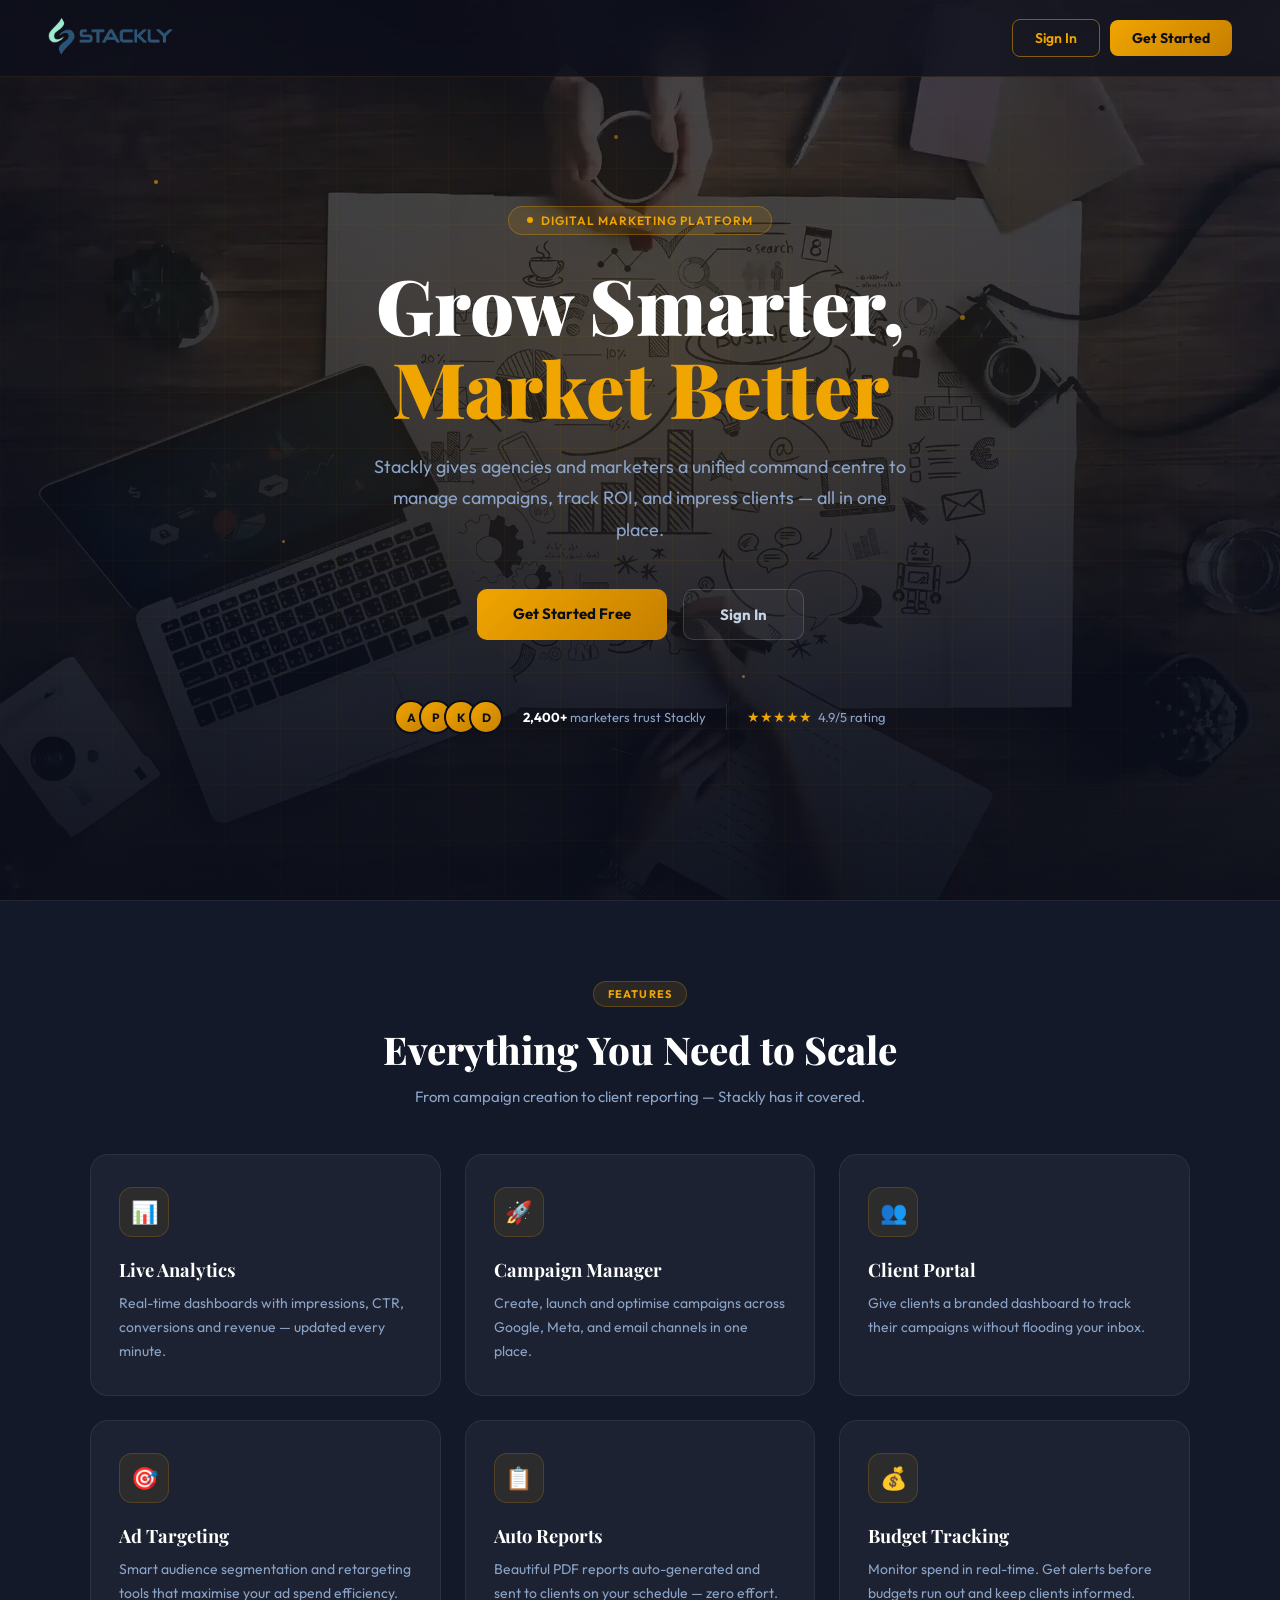
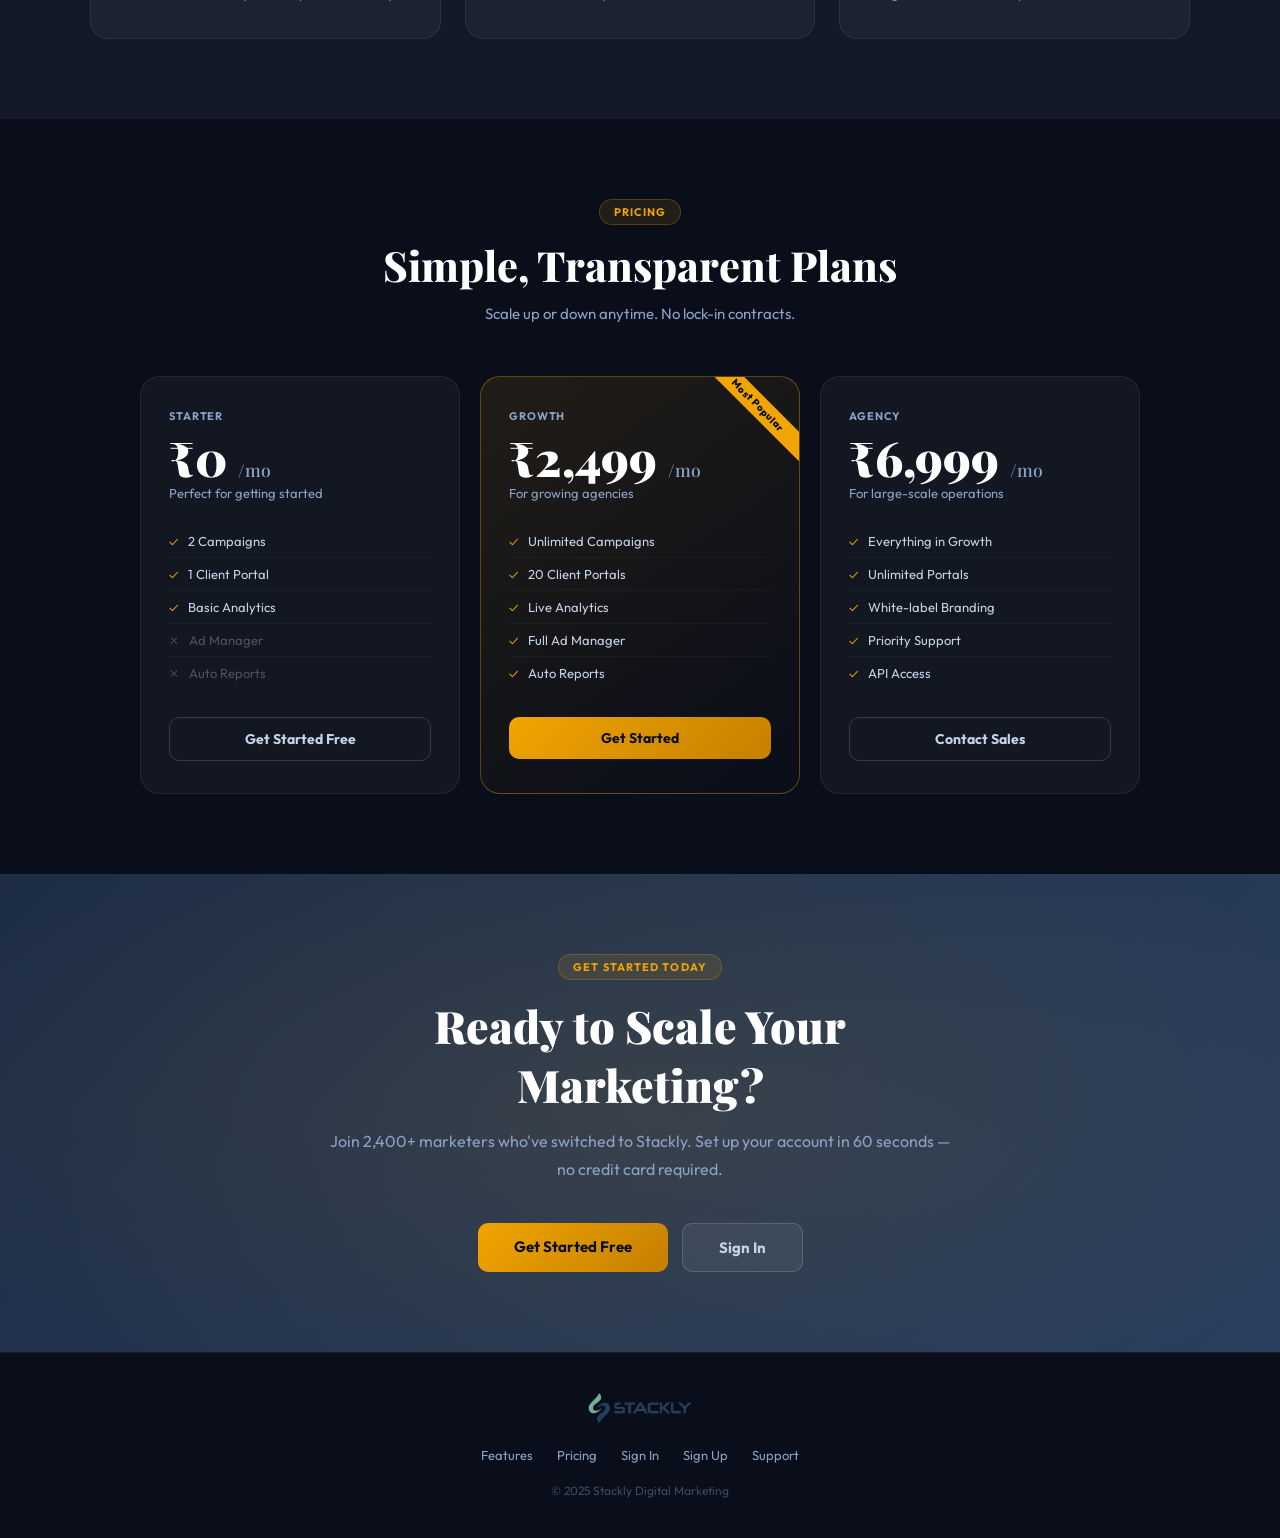
==== index.html @ d2b0141a "Add files via upload" ====
<!DOCTYPE html>
<html lang="en">
<head>
<meta charset="UTF-8"/>
<meta name="viewport" content="width=device-width, initial-scale=1.0"/>
<title>Stackly – Digital Marketing Platform</title>
<link href="https://fonts.googleapis.com/css2?family=Playfair+Display:wght@700;800;900&family=Outfit:wght@300;400;500;600;700&display=swap" rel="stylesheet"/>
<style>
:root{
  --gold:#F0A500;--gold-light:#FFD166;--gold-dark:#C67F00;
  --ink:#0A0E1A;--ink-mid:#131929;--ink-light:#1E2D45;
  --slate:#2A3F5F;--smoke:#8BA3C7;--mist:#C4D4E8;
  --white:#FFFFFF;
  --border:rgba(240,165,0,0.15);--card-bg:rgba(255,255,255,0.04);
  --green:#4ECB71;
}
*{margin:0;padding:0;box-sizing:border-box;}
html{scroll-behavior:smooth;}
body{font-family:'Outfit',sans-serif;background:var(--ink);color:var(--white);overflow-x:hidden;}

/* ── NAV ── */
nav{
  position:fixed;top:0;left:0;right:0;z-index:200;
  display:flex;align-items:center;justify-content:space-between;
  padding:18px 48px;
  background:rgba(10,14,26,0.7);
  backdrop-filter:blur(20px);
  border-bottom:1px solid rgba(240,165,0,0.1);
  transition:all .4s;
}
nav.scrolled{background:rgba(10,14,26,0.97);padding:14px 48px;}
.nav-logo img{height:36px;filter:brightness(1.1);}
.nav-links{display:flex;align-items:center;gap:10px;}
.btn-login{
  padding:9px 22px;border:1.5px solid rgba(240,165,0,0.5);
  color:var(--gold);background:transparent;border-radius:8px;
  font-family:'Outfit',sans-serif;font-size:14px;font-weight:600;
  cursor:pointer;text-decoration:none;transition:all .3s;
}
.btn-login:hover{background:rgba(240,165,0,0.1);border-color:var(--gold);}
.btn-getstarted{
  padding:9px 22px;
  background:linear-gradient(135deg,var(--gold),var(--gold-dark));
  color:var(--ink);border:none;border-radius:8px;
  font-family:'Outfit',sans-serif;font-size:14px;font-weight:700;
  cursor:pointer;text-decoration:none;transition:all .3s;
}
.btn-getstarted:hover{transform:translateY(-2px);box-shadow:0 8px 28px rgba(240,165,0,0.45);}

/* ── HERO ── */
.hero{
  min-height:100vh;display:flex;align-items:center;justify-content:center;
  position:relative;overflow:hidden;padding:120px 24px 80px;
  text-align:center;
}
.hero-bg{
  position:absolute;inset:0;z-index:0;
  background:url('./assets/Hero.webp') center/cover no-repeat;
}
.hero-bg-overlay{
  position:absolute;inset:0;z-index:1;
  background:
    radial-gradient(ellipse 80% 60% at 50% 40%,rgba(240,165,0,0.12) 0%,transparent 65%),
    linear-gradient(180deg,rgba(10,14,26,0.75) 0%,rgba(10,14,26,0.97) 100%);
}
.hero-grid{
  position:absolute;inset:0;z-index:2;
  background-image:linear-gradient(rgba(240,165,0,0.05) 1px,transparent 1px),
                   linear-gradient(90deg,rgba(240,165,0,0.05) 1px,transparent 1px);
  background-size:56px 56px;
  mask-image:radial-gradient(ellipse 80% 80% at 50% 50%,black 0%,transparent 100%);
}
.particle{position:absolute;border-radius:50%;z-index:3;animation:particleDrift linear infinite;pointer-events:none;}
.p1{width:4px;height:4px;background:var(--gold);top:20%;left:12%;opacity:.6;animation-duration:13s;}
.p2{width:3px;height:3px;background:var(--gold-light);top:60%;left:22%;opacity:.4;animation-duration:17s;animation-delay:-5s;}
.p3{width:5px;height:5px;background:var(--gold);top:35%;left:75%;opacity:.5;animation-duration:11s;animation-delay:-2s;}
.p4{width:3px;height:3px;background:var(--gold-light);top:75%;left:58%;opacity:.4;animation-duration:15s;animation-delay:-7s;}
.p5{width:4px;height:4px;background:var(--gold);top:15%;left:48%;opacity:.45;animation-duration:19s;animation-delay:-3s;}
@keyframes particleDrift{0%{transform:translateY(0) rotate(0)}100%{transform:translateY(-100vh) rotate(720deg)}}

.hero-inner{
  position:relative;z-index:4;
  max-width:780px;width:100%;
}
.hero-badge{
  display:inline-flex;align-items:center;gap:8px;
  padding:6px 18px;border-radius:999px;
  background:rgba(240,165,0,0.12);border:1px solid rgba(240,165,0,0.3);
  font-size:12px;font-weight:600;letter-spacing:.08em;color:var(--gold);
  text-transform:uppercase;margin-bottom:28px;
  animation:fadeUp .8s ease both;
}
.badge-dot{width:6px;height:6px;border-radius:50%;background:var(--gold);animation:pulse 2s infinite;}
@keyframes pulse{0%,100%{opacity:1;transform:scale(1)}50%{opacity:.4;transform:scale(1.4)}}
.hero h1{
  font-family:'Playfair Display',serif;
  font-size:clamp(2.6rem,6vw,4.8rem);
  font-weight:900;line-height:1.08;
  margin-bottom:22px;
  animation:fadeUp .8s .1s ease both;
}
.hero h1 em{color:var(--gold);font-style:normal;display:block;}
.hero p{
  font-size:clamp(15px,2vw,18px);color:var(--smoke);line-height:1.75;
  max-width:540px;margin:0 auto 44px;
  animation:fadeUp .8s .2s ease both;
}
.hero-cta{
  display:flex;gap:16px;flex-wrap:wrap;justify-content:center;
  animation:fadeUp .8s .3s ease both;
  margin-bottom:60px;
}
.hero-cta a{
  padding:15px 36px;border-radius:10px;font-weight:700;font-size:15px;
  text-decoration:none;transition:all .3s;font-family:'Outfit',sans-serif;
}
.cta-primary{
  background:linear-gradient(135deg,var(--gold),var(--gold-dark));
  color:var(--ink);position:relative;overflow:hidden;
}
.cta-primary::after{
  content:'';position:absolute;inset:0;
  background:linear-gradient(135deg,transparent,rgba(255,255,255,0.2),transparent);
  transform:translateX(-100%);transition:transform .5s;
}
.cta-primary:hover::after{transform:translateX(100%);}
.cta-primary:hover{transform:translateY(-2px);box-shadow:0 14px 36px rgba(240,165,0,0.45);}
.cta-secondary{
  background:var(--card-bg);color:var(--mist);
  border:1.5px solid rgba(255,255,255,0.15);backdrop-filter:blur(8px);
}
.cta-secondary:hover{border-color:var(--gold);color:var(--gold);}

/* trust bar */
.trust-bar{
  display:flex;align-items:center;gap:20px;justify-content:center;flex-wrap:wrap;
  animation:fadeUp .8s .4s ease both;
}
.trust-bar .avatars{display:flex;}
.trust-bar .av{
  width:34px;height:34px;border-radius:50%;
  border:2px solid var(--ink);
  background:linear-gradient(135deg,var(--gold),var(--gold-dark));
  display:flex;align-items:center;justify-content:center;
  font-size:12px;font-weight:700;color:var(--ink);
  margin-left:-9px;
}
.trust-bar .av:first-child{margin-left:0;}
.trust-text{font-size:13px;color:var(--smoke);}
.trust-text strong{color:var(--white);}
.trust-sep{width:1px;height:26px;background:rgba(255,255,255,.1);}
.rating{display:flex;align-items:center;gap:6px;font-size:13px;color:var(--smoke);}
.stars{color:var(--gold);font-size:14px;}

@keyframes fadeUp{from{opacity:0;transform:translateY(24px)}to{opacity:1;transform:none}}

/* ── FEATURES STRIP ── */
.features-strip{
  background:var(--ink-mid);
  padding:80px 24px;
  border-top:1px solid rgba(255,255,255,0.06);
}
.features-strip-inner{max-width:1100px;margin:0 auto;}
.strip-title{
  text-align:center;
  font-family:'Playfair Display',serif;font-size:clamp(1.6rem,3.5vw,2.4rem);
  font-weight:800;margin-bottom:12px;
}
.strip-sub{text-align:center;color:var(--smoke);font-size:15px;margin-bottom:56px;}
.features-grid{
  display:grid;grid-template-columns:repeat(3,1fr);gap:24px;
}
.feat-card{
  background:var(--card-bg);border:1px solid rgba(255,255,255,0.07);
  border-radius:18px;padding:32px 28px;
  transition:all .35s;cursor:default;position:relative;overflow:hidden;
}
.feat-card::before{
  content:'';position:absolute;inset:0;border-radius:18px;
  background:linear-gradient(135deg,rgba(240,165,0,0.07),transparent 60%);
  opacity:0;transition:.35s;
}
.feat-card:hover{transform:translateY(-6px);border-color:rgba(240,165,0,0.25);}
.feat-card:hover::before{opacity:1;}
.feat-icon{
  width:50px;height:50px;border-radius:13px;
  background:rgba(240,165,0,0.08);border:1px solid rgba(240,165,0,0.18);
  display:flex;align-items:center;justify-content:center;
  font-size:22px;margin-bottom:20px;transition:.3s;
}
.feat-card:hover .feat-icon{background:rgba(240,165,0,0.16);}
.feat-card h3{font-family:'Playfair Display',serif;font-size:1.15rem;font-weight:700;margin-bottom:10px;}
.feat-card p{font-size:14px;color:var(--smoke);line-height:1.7;}

/* ── PRICING ── */
.pricing{
  padding:80px 24px;
  background:var(--ink);
}
.pricing-inner{max-width:1000px;margin:0 auto;}
.section-badge{
  display:inline-block;padding:5px 14px;border-radius:999px;
  background:rgba(240,165,0,0.1);border:1px solid rgba(240,165,0,0.25);
  font-size:11px;font-weight:700;color:var(--gold);letter-spacing:.1em;text-transform:uppercase;
  margin-bottom:16px;
}
.section-title{
  font-family:'Playfair Display',serif;font-size:clamp(1.8rem,3.5vw,2.6rem);
  font-weight:800;line-height:1.15;margin-bottom:12px;
}
.section-sub{color:var(--smoke);font-size:15px;line-height:1.7;max-width:520px;}
.pricing-grid{display:grid;grid-template-columns:repeat(3,1fr);gap:20px;margin-top:50px;}
.price-card{
  background:var(--card-bg);border:1px solid rgba(255,255,255,0.07);
  border-radius:20px;padding:32px 28px;transition:.35s;position:relative;overflow:hidden;
}
.price-card:hover{transform:translateY(-5px);}
.price-card.featured{
  background:linear-gradient(145deg,rgba(240,165,0,0.1),rgba(10,14,26,0.5));
  border-color:rgba(240,165,0,0.35);
}
.price-card.featured::before{
  content:'Most Popular';
  position:absolute;top:18px;right:-28px;
  background:var(--gold);color:var(--ink);
  font-size:10px;font-weight:800;padding:4px 34px;
  transform:rotate(45deg);letter-spacing:.05em;
}
.price-label{font-size:11px;font-weight:700;color:var(--smoke);letter-spacing:.08em;text-transform:uppercase;margin-bottom:10px;}
.price-val{font-family:'Playfair Display',serif;font-size:3rem;font-weight:900;line-height:1;margin-bottom:4px;}
.price-val span{font-size:1.1rem;font-weight:500;color:var(--smoke);}
.price-sub{font-size:13px;color:var(--smoke);margin-bottom:24px;}
.price-list{list-style:none;margin-bottom:28px;}
.price-list li{
  font-size:13px;color:var(--mist);padding:8px 0;
  border-bottom:1px solid rgba(255,255,255,.04);
  display:flex;align-items:center;gap:10px;
}
.price-list li:last-child{border-bottom:none;}
.pli-check{color:var(--gold);font-size:12px;}
.pli-x{color:rgba(255,255,255,.2);font-size:12px;}
.price-list li.dim{color:rgba(255,255,255,.25);}
.price-btn{
  width:100%;padding:12px;border-radius:10px;font-family:'Outfit',sans-serif;
  font-size:14px;font-weight:700;cursor:pointer;transition:.3s;border:none;
  text-decoration:none;display:block;text-align:center;
}
.pbtn-outline{background:transparent;border:1.5px solid rgba(255,255,255,.15);color:var(--mist);}
.pbtn-outline:hover{border-color:var(--gold);color:var(--gold);}
.pbtn-filled{background:linear-gradient(135deg,var(--gold),var(--gold-dark));color:var(--ink);}
.pbtn-filled:hover{box-shadow:0 10px 32px rgba(240,165,0,.4);transform:translateY(-2px);}

/* ── CTA BAND ── */
.cta-band{
  background:linear-gradient(135deg,var(--ink-light),var(--slate));
  padding:80px 24px;text-align:center;position:relative;overflow:hidden;
}
.cta-band::before{
  content:'';position:absolute;inset:0;
  background:radial-gradient(ellipse 60% 70% at 50% 50%,rgba(240,165,0,0.1),transparent);
}
.cta-band-inner{position:relative;z-index:1;max-width:640px;margin:0 auto;}
.cta-band h2{font-family:'Playfair Display',serif;font-size:clamp(2rem,4vw,2.8rem);font-weight:900;margin-bottom:14px;}
.cta-band p{font-size:16px;color:var(--smoke);line-height:1.7;margin-bottom:40px;}
.cta-actions{display:flex;gap:14px;justify-content:center;flex-wrap:wrap;}
.cta-actions a{
  padding:14px 36px;border-radius:10px;font-weight:700;font-size:15px;
  text-decoration:none;transition:all .3s;font-family:'Outfit',sans-serif;
}
.cta-a-primary{
  background:linear-gradient(135deg,var(--gold),var(--gold-dark));
  color:var(--ink);
}
.cta-a-primary:hover{transform:translateY(-2px);box-shadow:0 12px 36px rgba(240,165,0,0.4);}
.cta-a-secondary{
  background:rgba(255,255,255,.06);color:var(--mist);
  border:1.5px solid rgba(255,255,255,0.15);
}
.cta-a-secondary:hover{border-color:var(--gold);color:var(--gold);}

/* ── FOOTER ── */
footer{
  background:var(--ink);border-top:1px solid rgba(255,255,255,0.06);
  padding:40px 24px;text-align:center;
}
.footer-logo img{height:30px;margin-bottom:20px;opacity:.8;}
.footer-links{display:flex;gap:24px;justify-content:center;flex-wrap:wrap;margin-bottom:20px;}
.footer-links a{color:var(--smoke);font-size:13px;text-decoration:none;transition:.2s;}
.footer-links a:hover{color:var(--gold);}
.footer-copy{font-size:12px;color:rgba(139,163,199,.4);}

/* ── REVEAL ── */
.reveal{opacity:0;transform:translateY(22px);transition:opacity .7s ease,transform .7s ease;}
.reveal.visible{opacity:1;transform:none;}

/* ── RESPONSIVE ── */
@media(max-width:900px){
  nav{padding:14px 20px;}
  nav.scrolled{padding:12px 20px;}
  .features-grid{grid-template-columns:1fr 1fr;}
  .pricing-grid{grid-template-columns:1fr;}
}
@media(max-width:600px){
  nav{padding:12px 16px;}
  nav.scrolled{padding:10px 16px;}
  .features-grid{grid-template-columns:1fr;}
  .hero-cta a{padding:13px 24px;font-size:14px;}
  .trust-sep{display:none;}
  .trust-bar{gap:14px;}
}

*{max-width:100vw;}
body,html{overflow-x:hidden;width:100%;position:relative;}
img,video,iframe{max-width:100%;height:auto;}
.container,.hero-inner,.features-grid,.pricing-grid{max-width:100%;}

/* Desktop: Make float cards visible around mockup */
@media(min-width:901px){
  .hero-visual{position:relative;}
  .float-card{
    position:absolute;
    z-index:10;
    box-shadow:0 10px 40px rgba(0,0,0,0.3);
    backdrop-filter:blur(20px);
    background:rgba(255,255,255,0.08);
    border:1px solid rgba(240,165,0,0.2);
  }
  .fc1{top:-20px;left:-60px;animation:floatCard1 6s ease-in-out infinite;}
  .fc2{top:40%;right:-80px;animation:floatCard2 7s ease-in-out infinite;}
  .fc3{bottom:-30px;left:20%;animation:floatCard3 8s ease-in-out infinite;}
  @keyframes floatCard1{0%,100%{transform:translateY(0)}50%{transform:translateY(-15px)}}
  @keyframes floatCard2{0%,100%{transform:translateY(0)}50%{transform:translateY(-20px)}}
  @keyframes floatCard3{0%,100%{transform:translateY(0)}50%{transform:translateY(-12px)}}
}

/* Tablet */
@media(max-width:900px){
  .hero-inner{flex-direction:column;gap:50px;}
  .hero-visual{width:100%;max-width:600px;margin:0 auto;position:relative;}
  .float-card{position:absolute;z-index:10;}
  .fc1{top:0;left:0;}
  .fc2{top:0;right:0;}
  .fc3{bottom:0;left:50%;transform:translateX(-50%);}
}

/* Mobile: Cards in attractive grid below mockup */
@media(max-width:600px){
  *{box-sizing:border-box;}
  body{overflow-x:hidden !important;}
  .hero{padding:80px 0 40px;}
  .hero-inner{padding:0 16px;gap:30px;}
  .hero-left h1{font-size:clamp(1.8rem,7vw,2.2rem);line-height:1.2;}
  .hero-left p{font-size:14px;line-height:1.6;}
  .hero-cta{flex-direction:column;width:100%;gap:12px;}
  .hero-cta a{width:100%;text-align:center;padding:15px 20px;font-size:15px;}
  
  .hero-visual{
    display:flex;
    flex-direction:column;
    align-items:center;
    width:100%;
  }
  .hero-mockup{
    order:-1;
    width:100%;
    margin-bottom:24px;
  }
  .float-card{
    position:relative !important;
    top:auto !important;
    left:auto !important;
    right:auto !important;
    bottom:auto !important;
    transform:none !important;
    margin:0 6px 12px;
    width:calc(33.333% - 12px);
    min-width:100px;
    display:inline-block;
    vertical-align:top;
    padding:12px 8px;
    background:rgba(255,255,255,0.06);
    border:1px solid rgba(240,165,0,0.3);
    border-radius:12px;
    box-shadow:0 4px 20px rgba(0,0,0,0.2);
    animation:none;
  }
  .fc-label{font-size:10px;margin-bottom:4px;opacity:0.7;}
  .fc-val{font-size:18px;font-weight:700;}
  
  .trust-bar{flex-direction:column;gap:14px;text-align:center;}
  .nav-links{gap:6px;}
  .btn-login, .btn-getstarted{padding:10px 14px;font-size:13px;white-space:nowrap;}
  .footer-links{flex-direction:column;align-items:center;gap:16px;}
  .footer-links a{font-size:15px;}
  
  /* Prevent any element from causing overflow */
  section{max-width:100vw;}
}
@media(max-width:380px){
  .float-card{width:calc(50% - 12px);}
  .btn-login, .btn-getstarted{padding:9px 10px;font-size:12px;}
  .nav-logo img{height:26px;}
}

</style>
<base target="_blank">
</head>
<body>


<nav id="mainNav">
  <div class="nav-logo"><a href="index.html"><img src="./assets/logo.webp" alt="Stackly"/></a></div>
  <div class="nav-links">
    <a href="login.html" class="btn-login">Sign In</a>
    <a href="signup.html" class="btn-getstarted">Get Started</a>
  </div>
</nav>


<section class="hero">
  <div class="hero-bg"></div>
  <div class="hero-bg-overlay"></div>
  <div class="hero-grid"></div>
  <div class="particle p1"></div>
  <div class="particle p2"></div>
  <div class="particle p3"></div>
  <div class="particle p4"></div>
  <div class="particle p5"></div>

  <div class="hero-inner">
    <div class="hero-badge">
      <div class="badge-dot"></div>
      Digital Marketing Platform
    </div>
    <h1>
      Grow Smarter,<br/>
      <em>Market Better</em>
    </h1>
    <p>Stackly gives agencies and marketers a unified command centre to manage campaigns, track ROI, and impress clients — all in one place.</p>
    <div class="hero-cta">
      <a href="signup.html" class="cta-primary">Get Started Free</a>
      <a href="login.html" class="cta-secondary">Sign In</a>
    </div>
    <div class="trust-bar">
      <div class="avatars">
        <div class="av">A</div><div class="av">P</div><div class="av">K</div><div class="av">D</div>
      </div>
      <div class="trust-text"><strong>2,400+</strong> marketers trust Stackly</div>
      <div class="trust-sep"></div>
      <div class="rating">
        <span class="stars">★★★★★</span>
        <span>4.9/5 rating</span>
      </div>
    </div>
  </div>
</section>


<section class="features-strip">
  <div class="features-strip-inner">
    <div class="reveal" style="text-align:center;margin-bottom:0;">
      <div class="section-badge">Features</div>
      <div class="strip-title">Everything You Need to Scale</div>
      <div class="strip-sub" style="margin:0 auto;">From campaign creation to client reporting — Stackly has it covered.</div>
    </div>
    <div class="features-grid" style="margin-top:48px;">
      <div class="feat-card reveal">
        <div class="feat-icon">📊</div>
        <h3>Live Analytics</h3>
        <p>Real-time dashboards with impressions, CTR, conversions and revenue — updated every minute.</p>
      </div>
      <div class="feat-card reveal">
        <div class="feat-icon">🚀</div>
        <h3>Campaign Manager</h3>
        <p>Create, launch and optimise campaigns across Google, Meta, and email channels in one place.</p>
      </div>
      <div class="feat-card reveal">
        <div class="feat-icon">👥</div>
        <h3>Client Portal</h3>
        <p>Give clients a branded dashboard to track their campaigns without flooding your inbox.</p>
      </div>
      <div class="feat-card reveal">
        <div class="feat-icon">🎯</div>
        <h3>Ad Targeting</h3>
        <p>Smart audience segmentation and retargeting tools that maximise your ad spend efficiency.</p>
      </div>
      <div class="feat-card reveal">
        <div class="feat-icon">📋</div>
        <h3>Auto Reports</h3>
        <p>Beautiful PDF reports auto-generated and sent to clients on your schedule — zero effort.</p>
      </div>
      <div class="feat-card reveal">
        <div class="feat-icon">💰</div>
        <h3>Budget Tracking</h3>
        <p>Monitor spend in real-time. Get alerts before budgets run out and keep clients informed.</p>
      </div>
    </div>
  </div>
</section>


<section class="pricing">
  <div class="pricing-inner">
    <div class="reveal" style="text-align:center;">
      <div class="section-badge">Pricing</div>
      <div class="section-title">Simple, Transparent Plans</div>
      <div class="section-sub" style="margin:0 auto;text-align:center;">Scale up or down anytime. No lock-in contracts.</div>
    </div>
    <div class="pricing-grid">
      <div class="price-card reveal">
        <div class="price-label">Starter</div>
        <div class="price-val">₹0 <span>/mo</span></div>
        <div class="price-sub">Perfect for getting started</div>
        <ul class="price-list">
          <li><span class="pli-check">✓</span> 2 Campaigns</li>
          <li><span class="pli-check">✓</span> 1 Client Portal</li>
          <li><span class="pli-check">✓</span> Basic Analytics</li>
          <li class="dim"><span class="pli-x">✕</span> Ad Manager</li>
          <li class="dim"><span class="pli-x">✕</span> Auto Reports</li>
        </ul>
        <a href="signup.html" class="price-btn pbtn-outline">Get Started Free</a>
      </div>
      <div class="price-card featured reveal">
        <div class="price-label">Growth</div>
        <div class="price-val">₹2,499 <span>/mo</span></div>
        <div class="price-sub">For growing agencies</div>
        <ul class="price-list">
          <li><span class="pli-check">✓</span> Unlimited Campaigns</li>
          <li><span class="pli-check">✓</span> 20 Client Portals</li>
          <li><span class="pli-check">✓</span> Live Analytics</li>
          <li><span class="pli-check">✓</span> Full Ad Manager</li>
          <li><span class="pli-check">✓</span> Auto Reports</li>
        </ul>
        <a href="signup.html" class="price-btn pbtn-filled">Get Started</a>
      </div>
      <div class="price-card reveal">
        <div class="price-label">Agency</div>
        <div class="price-val">₹6,999 <span>/mo</span></div>
        <div class="price-sub">For large-scale operations</div>
        <ul class="price-list">
          <li><span class="pli-check">✓</span> Everything in Growth</li>
          <li><span class="pli-check">✓</span> Unlimited Portals</li>
          <li><span class="pli-check">✓</span> White-label Branding</li>
          <li><span class="pli-check">✓</span> Priority Support</li>
          <li><span class="pli-check">✓</span> API Access</li>
        </ul>
        <a href="signup.html" class="price-btn pbtn-outline">Contact Sales</a>
      </div>
    </div>
  </div>
</section>


<section class="cta-band">
  <div class="cta-band-inner reveal">
    <div class="section-badge">Get Started Today</div>
    <h2>Ready to Scale Your Marketing?</h2>
    <p>Join 2,400+ marketers who've switched to Stackly. Set up your account in 60 seconds — no credit card required.</p>
    <div class="cta-actions">
      <a href="signup.html" class="cta-a-primary">Get Started Free</a>
      <a href="login.html" class="cta-a-secondary">Sign In</a>
    </div>
  </div>
</section>


<footer>
  <div class="footer-logo"><a href="index.html"><img src="./assets/logo.webp" alt="Stackly"/></a></div>
  <div class="footer-links">
    <a href="404.html">Features</a>
    <a href="404.html">Pricing</a>
    <a href="login.html">Sign In</a>
    <a href="signup.html">Sign Up</a>
    <a href="404.html">Support</a>
  </div>
  <div class="footer-copy">© 2025 Stackly Digital Marketing</div>
</footer>

<script>
window.addEventListener('scroll',()=>{
  document.getElementById('mainNav').classList.toggle('scrolled',window.scrollY>60);
});
const reveals=document.querySelectorAll('.reveal');
const obs=new IntersectionObserver(entries=>{
  entries.forEach(e=>{if(e.isIntersecting){e.target.classList.add('visible');}});
},{threshold:0.1});
reveals.forEach(r=>obs.observe(r));
</script>
</body>
</html>
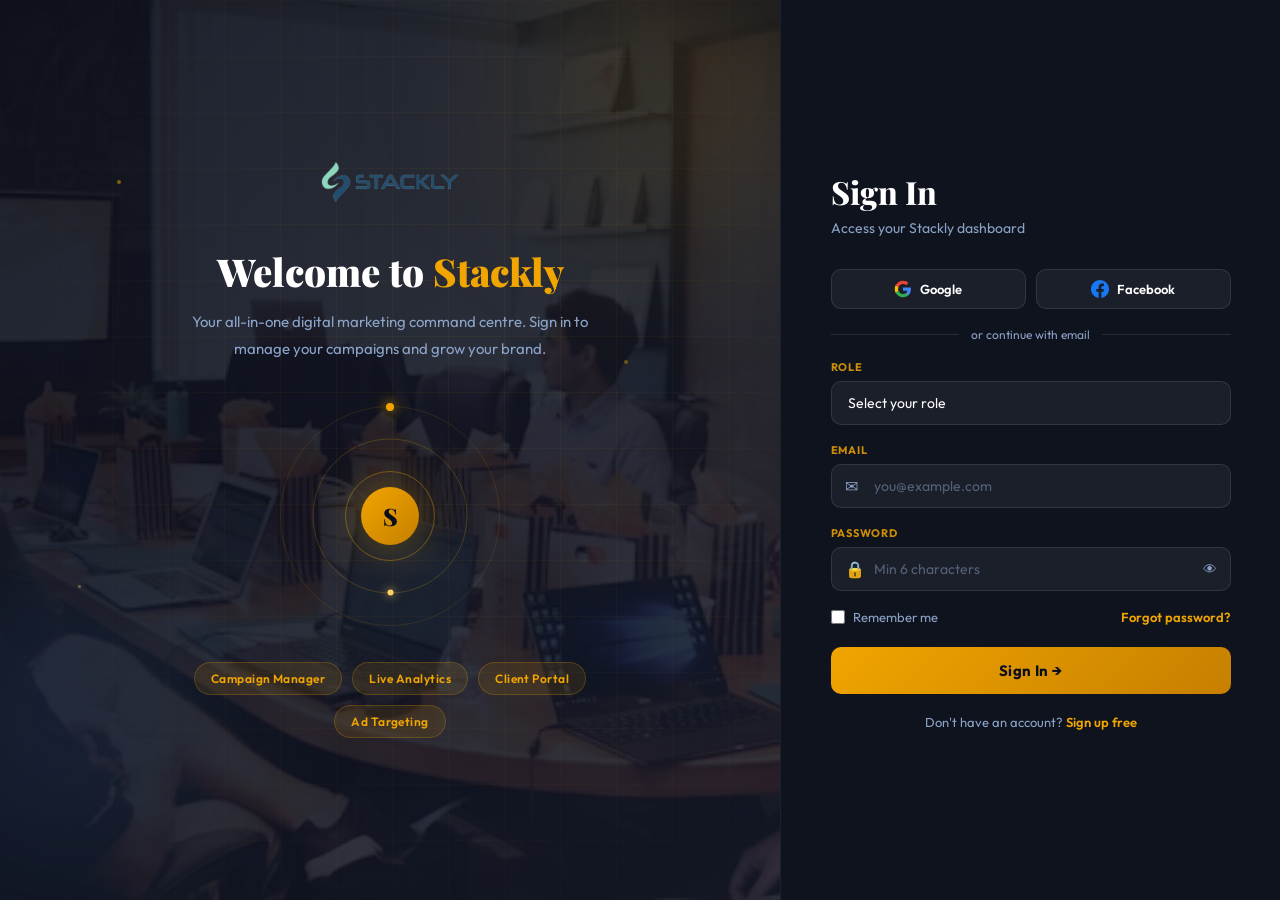
==== commit 954b464a: "Add files via upload" ====
--- a/index.html
+++ b/index.html
@@ -2,589 +2,37 @@
 <html lang="en">
 <head>
 <meta charset="UTF-8"/>
-<meta name="viewport" content="width=device-width, initial-scale=1.0"/>
+<meta name="viewport" content="width=device-width,initial-scale=1.0"/>
 <title>Stackly – Digital Marketing Platform</title>
-<link href="https://fonts.googleapis.com/css2?family=Playfair+Display:wght@700;800;900&family=Outfit:wght@300;400;500;600;700&display=swap" rel="stylesheet"/>
+<meta http-equiv="refresh" content="0;url=login.html"/>
+<link href="https://fonts.googleapis.com/css2?family=Outfit:wght@400;600&display=swap" rel="stylesheet"/>
 <style>
-:root{
-  --gold:#F0A500;--gold-light:#FFD166;--gold-dark:#C67F00;
-  --ink:#0A0E1A;--ink-mid:#131929;--ink-light:#1E2D45;
-  --slate:#2A3F5F;--smoke:#8BA3C7;--mist:#C4D4E8;
-  --white:#FFFFFF;
-  --border:rgba(240,165,0,0.15);--card-bg:rgba(255,255,255,0.04);
-  --green:#4ECB71;
-}
-*{margin:0;padding:0;box-sizing:border-box;}
-html{scroll-behavior:smooth;}
-body{font-family:'Outfit',sans-serif;background:var(--ink);color:var(--white);overflow-x:hidden;}
-
-/* ── NAV ── */
-nav{
-  position:fixed;top:0;left:0;right:0;z-index:200;
-  display:flex;align-items:center;justify-content:space-between;
-  padding:18px 48px;
-  background:rgba(10,14,26,0.7);
-  backdrop-filter:blur(20px);
-  border-bottom:1px solid rgba(240,165,0,0.1);
-  transition:all .4s;
-}
-nav.scrolled{background:rgba(10,14,26,0.97);padding:14px 48px;}
-.nav-logo img{height:36px;filter:brightness(1.1);}
-.nav-links{display:flex;align-items:center;gap:10px;}
-.btn-login{
-  padding:9px 22px;border:1.5px solid rgba(240,165,0,0.5);
-  color:var(--gold);background:transparent;border-radius:8px;
-  font-family:'Outfit',sans-serif;font-size:14px;font-weight:600;
-  cursor:pointer;text-decoration:none;transition:all .3s;
-}
-.btn-login:hover{background:rgba(240,165,0,0.1);border-color:var(--gold);}
-.btn-getstarted{
-  padding:9px 22px;
-  background:linear-gradient(135deg,var(--gold),var(--gold-dark));
-  color:var(--ink);border:none;border-radius:8px;
-  font-family:'Outfit',sans-serif;font-size:14px;font-weight:700;
-  cursor:pointer;text-decoration:none;transition:all .3s;
-}
-.btn-getstarted:hover{transform:translateY(-2px);box-shadow:0 8px 28px rgba(240,165,0,0.45);}
-
-/* ── HERO ── */
-.hero{
-  min-height:100vh;display:flex;align-items:center;justify-content:center;
-  position:relative;overflow:hidden;padding:120px 24px 80px;
-  text-align:center;
-}
-.hero-bg{
-  position:absolute;inset:0;z-index:0;
-  background:url('./assets/Hero.webp') center/cover no-repeat;
-}
-.hero-bg-overlay{
-  position:absolute;inset:0;z-index:1;
-  background:
-    radial-gradient(ellipse 80% 60% at 50% 40%,rgba(240,165,0,0.12) 0%,transparent 65%),
-    linear-gradient(180deg,rgba(10,14,26,0.75) 0%,rgba(10,14,26,0.97) 100%);
-}
-.hero-grid{
-  position:absolute;inset:0;z-index:2;
-  background-image:linear-gradient(rgba(240,165,0,0.05) 1px,transparent 1px),
-                   linear-gradient(90deg,rgba(240,165,0,0.05) 1px,transparent 1px);
-  background-size:56px 56px;
-  mask-image:radial-gradient(ellipse 80% 80% at 50% 50%,black 0%,transparent 100%);
-}
-.particle{position:absolute;border-radius:50%;z-index:3;animation:particleDrift linear infinite;pointer-events:none;}
-.p1{width:4px;height:4px;background:var(--gold);top:20%;left:12%;opacity:.6;animation-duration:13s;}
-.p2{width:3px;height:3px;background:var(--gold-light);top:60%;left:22%;opacity:.4;animation-duration:17s;animation-delay:-5s;}
-.p3{width:5px;height:5px;background:var(--gold);top:35%;left:75%;opacity:.5;animation-duration:11s;animation-delay:-2s;}
-.p4{width:3px;height:3px;background:var(--gold-light);top:75%;left:58%;opacity:.4;animation-duration:15s;animation-delay:-7s;}
-.p5{width:4px;height:4px;background:var(--gold);top:15%;left:48%;opacity:.45;animation-duration:19s;animation-delay:-3s;}
-@keyframes particleDrift{0%{transform:translateY(0) rotate(0)}100%{transform:translateY(-100vh) rotate(720deg)}}
-
-.hero-inner{
-  position:relative;z-index:4;
-  max-width:780px;width:100%;
-}
-.hero-badge{
-  display:inline-flex;align-items:center;gap:8px;
-  padding:6px 18px;border-radius:999px;
-  background:rgba(240,165,0,0.12);border:1px solid rgba(240,165,0,0.3);
-  font-size:12px;font-weight:600;letter-spacing:.08em;color:var(--gold);
-  text-transform:uppercase;margin-bottom:28px;
-  animation:fadeUp .8s ease both;
-}
-.badge-dot{width:6px;height:6px;border-radius:50%;background:var(--gold);animation:pulse 2s infinite;}
-@keyframes pulse{0%,100%{opacity:1;transform:scale(1)}50%{opacity:.4;transform:scale(1.4)}}
-.hero h1{
-  font-family:'Playfair Display',serif;
-  font-size:clamp(2.6rem,6vw,4.8rem);
-  font-weight:900;line-height:1.08;
-  margin-bottom:22px;
-  animation:fadeUp .8s .1s ease both;
-}
-.hero h1 em{color:var(--gold);font-style:normal;display:block;}
-.hero p{
-  font-size:clamp(15px,2vw,18px);color:var(--smoke);line-height:1.75;
-  max-width:540px;margin:0 auto 44px;
-  animation:fadeUp .8s .2s ease both;
-}
-.hero-cta{
-  display:flex;gap:16px;flex-wrap:wrap;justify-content:center;
-  animation:fadeUp .8s .3s ease both;
-  margin-bottom:60px;
-}
-.hero-cta a{
-  padding:15px 36px;border-radius:10px;font-weight:700;font-size:15px;
-  text-decoration:none;transition:all .3s;font-family:'Outfit',sans-serif;
-}
-.cta-primary{
-  background:linear-gradient(135deg,var(--gold),var(--gold-dark));
-  color:var(--ink);position:relative;overflow:hidden;
-}
-.cta-primary::after{
-  content:'';position:absolute;inset:0;
-  background:linear-gradient(135deg,transparent,rgba(255,255,255,0.2),transparent);
-  transform:translateX(-100%);transition:transform .5s;
-}
-.cta-primary:hover::after{transform:translateX(100%);}
-.cta-primary:hover{transform:translateY(-2px);box-shadow:0 14px 36px rgba(240,165,0,0.45);}
-.cta-secondary{
-  background:var(--card-bg);color:var(--mist);
-  border:1.5px solid rgba(255,255,255,0.15);backdrop-filter:blur(8px);
-}
-.cta-secondary:hover{border-color:var(--gold);color:var(--gold);}
-
-/* trust bar */
-.trust-bar{
-  display:flex;align-items:center;gap:20px;justify-content:center;flex-wrap:wrap;
-  animation:fadeUp .8s .4s ease both;
-}
-.trust-bar .avatars{display:flex;}
-.trust-bar .av{
-  width:34px;height:34px;border-radius:50%;
-  border:2px solid var(--ink);
-  background:linear-gradient(135deg,var(--gold),var(--gold-dark));
-  display:flex;align-items:center;justify-content:center;
-  font-size:12px;font-weight:700;color:var(--ink);
-  margin-left:-9px;
-}
-.trust-bar .av:first-child{margin-left:0;}
-.trust-text{font-size:13px;color:var(--smoke);}
-.trust-text strong{color:var(--white);}
-.trust-sep{width:1px;height:26px;background:rgba(255,255,255,.1);}
-.rating{display:flex;align-items:center;gap:6px;font-size:13px;color:var(--smoke);}
-.stars{color:var(--gold);font-size:14px;}
-
-@keyframes fadeUp{from{opacity:0;transform:translateY(24px)}to{opacity:1;transform:none}}
-
-/* ── FEATURES STRIP ── */
-.features-strip{
-  background:var(--ink-mid);
-  padding:80px 24px;
-  border-top:1px solid rgba(255,255,255,0.06);
-}
-.features-strip-inner{max-width:1100px;margin:0 auto;}
-.strip-title{
-  text-align:center;
-  font-family:'Playfair Display',serif;font-size:clamp(1.6rem,3.5vw,2.4rem);
-  font-weight:800;margin-bottom:12px;
-}
-.strip-sub{text-align:center;color:var(--smoke);font-size:15px;margin-bottom:56px;}
-.features-grid{
-  display:grid;grid-template-columns:repeat(3,1fr);gap:24px;
-}
-.feat-card{
-  background:var(--card-bg);border:1px solid rgba(255,255,255,0.07);
-  border-radius:18px;padding:32px 28px;
-  transition:all .35s;cursor:default;position:relative;overflow:hidden;
-}
-.feat-card::before{
-  content:'';position:absolute;inset:0;border-radius:18px;
-  background:linear-gradient(135deg,rgba(240,165,0,0.07),transparent 60%);
-  opacity:0;transition:.35s;
-}
-.feat-card:hover{transform:translateY(-6px);border-color:rgba(240,165,0,0.25);}
-.feat-card:hover::before{opacity:1;}
-.feat-icon{
-  width:50px;height:50px;border-radius:13px;
-  background:rgba(240,165,0,0.08);border:1px solid rgba(240,165,0,0.18);
-  display:flex;align-items:center;justify-content:center;
-  font-size:22px;margin-bottom:20px;transition:.3s;
-}
-.feat-card:hover .feat-icon{background:rgba(240,165,0,0.16);}
-.feat-card h3{font-family:'Playfair Display',serif;font-size:1.15rem;font-weight:700;margin-bottom:10px;}
-.feat-card p{font-size:14px;color:var(--smoke);line-height:1.7;}
-
-/* ── PRICING ── */
-.pricing{
-  padding:80px 24px;
-  background:var(--ink);
-}
-.pricing-inner{max-width:1000px;margin:0 auto;}
-.section-badge{
-  display:inline-block;padding:5px 14px;border-radius:999px;
-  background:rgba(240,165,0,0.1);border:1px solid rgba(240,165,0,0.25);
-  font-size:11px;font-weight:700;color:var(--gold);letter-spacing:.1em;text-transform:uppercase;
-  margin-bottom:16px;
-}
-.section-title{
-  font-family:'Playfair Display',serif;font-size:clamp(1.8rem,3.5vw,2.6rem);
-  font-weight:800;line-height:1.15;margin-bottom:12px;
-}
-.section-sub{color:var(--smoke);font-size:15px;line-height:1.7;max-width:520px;}
-.pricing-grid{display:grid;grid-template-columns:repeat(3,1fr);gap:20px;margin-top:50px;}
-.price-card{
-  background:var(--card-bg);border:1px solid rgba(255,255,255,0.07);
-  border-radius:20px;padding:32px 28px;transition:.35s;position:relative;overflow:hidden;
-}
-.price-card:hover{transform:translateY(-5px);}
-.price-card.featured{
-  background:linear-gradient(145deg,rgba(240,165,0,0.1),rgba(10,14,26,0.5));
-  border-color:rgba(240,165,0,0.35);
-}
-.price-card.featured::before{
-  content:'Most Popular';
-  position:absolute;top:18px;right:-28px;
-  background:var(--gold);color:var(--ink);
-  font-size:10px;font-weight:800;padding:4px 34px;
-  transform:rotate(45deg);letter-spacing:.05em;
-}
-.price-label{font-size:11px;font-weight:700;color:var(--smoke);letter-spacing:.08em;text-transform:uppercase;margin-bottom:10px;}
-.price-val{font-family:'Playfair Display',serif;font-size:3rem;font-weight:900;line-height:1;margin-bottom:4px;}
-.price-val span{font-size:1.1rem;font-weight:500;color:var(--smoke);}
-.price-sub{font-size:13px;color:var(--smoke);margin-bottom:24px;}
-.price-list{list-style:none;margin-bottom:28px;}
-.price-list li{
-  font-size:13px;color:var(--mist);padding:8px 0;
-  border-bottom:1px solid rgba(255,255,255,.04);
-  display:flex;align-items:center;gap:10px;
-}
-.price-list li:last-child{border-bottom:none;}
-.pli-check{color:var(--gold);font-size:12px;}
-.pli-x{color:rgba(255,255,255,.2);font-size:12px;}
-.price-list li.dim{color:rgba(255,255,255,.25);}
-.price-btn{
-  width:100%;padding:12px;border-radius:10px;font-family:'Outfit',sans-serif;
-  font-size:14px;font-weight:700;cursor:pointer;transition:.3s;border:none;
-  text-decoration:none;display:block;text-align:center;
-}
-.pbtn-outline{background:transparent;border:1.5px solid rgba(255,255,255,.15);color:var(--mist);}
-.pbtn-outline:hover{border-color:var(--gold);color:var(--gold);}
-.pbtn-filled{background:linear-gradient(135deg,var(--gold),var(--gold-dark));color:var(--ink);}
-.pbtn-filled:hover{box-shadow:0 10px 32px rgba(240,165,0,.4);transform:translateY(-2px);}
-
-/* ── CTA BAND ── */
-.cta-band{
-  background:linear-gradient(135deg,var(--ink-light),var(--slate));
-  padding:80px 24px;text-align:center;position:relative;overflow:hidden;
-}
-.cta-band::before{
-  content:'';position:absolute;inset:0;
-  background:radial-gradient(ellipse 60% 70% at 50% 50%,rgba(240,165,0,0.1),transparent);
-}
-.cta-band-inner{position:relative;z-index:1;max-width:640px;margin:0 auto;}
-.cta-band h2{font-family:'Playfair Display',serif;font-size:clamp(2rem,4vw,2.8rem);font-weight:900;margin-bottom:14px;}
-.cta-band p{font-size:16px;color:var(--smoke);line-height:1.7;margin-bottom:40px;}
-.cta-actions{display:flex;gap:14px;justify-content:center;flex-wrap:wrap;}
-.cta-actions a{
-  padding:14px 36px;border-radius:10px;font-weight:700;font-size:15px;
-  text-decoration:none;transition:all .3s;font-family:'Outfit',sans-serif;
-}
-.cta-a-primary{
-  background:linear-gradient(135deg,var(--gold),var(--gold-dark));
-  color:var(--ink);
-}
-.cta-a-primary:hover{transform:translateY(-2px);box-shadow:0 12px 36px rgba(240,165,0,0.4);}
-.cta-a-secondary{
-  background:rgba(255,255,255,.06);color:var(--mist);
-  border:1.5px solid rgba(255,255,255,0.15);
-}
-.cta-a-secondary:hover{border-color:var(--gold);color:var(--gold);}
-
-/* ── FOOTER ── */
-footer{
-  background:var(--ink);border-top:1px solid rgba(255,255,255,0.06);
-  padding:40px 24px;text-align:center;
-}
-.footer-logo img{height:30px;margin-bottom:20px;opacity:.8;}
-.footer-links{display:flex;gap:24px;justify-content:center;flex-wrap:wrap;margin-bottom:20px;}
-.footer-links a{color:var(--smoke);font-size:13px;text-decoration:none;transition:.2s;}
-.footer-links a:hover{color:var(--gold);}
-.footer-copy{font-size:12px;color:rgba(139,163,199,.4);}
-
-/* ── REVEAL ── */
-.reveal{opacity:0;transform:translateY(22px);transition:opacity .7s ease,transform .7s ease;}
-.reveal.visible{opacity:1;transform:none;}
-
-/* ── RESPONSIVE ── */
-@media(max-width:900px){
-  nav{padding:14px 20px;}
-  nav.scrolled{padding:12px 20px;}
-  .features-grid{grid-template-columns:1fr 1fr;}
-  .pricing-grid{grid-template-columns:1fr;}
-}
-@media(max-width:600px){
-  nav{padding:12px 16px;}
-  nav.scrolled{padding:10px 16px;}
-  .features-grid{grid-template-columns:1fr;}
-  .hero-cta a{padding:13px 24px;font-size:14px;}
-  .trust-sep{display:none;}
-  .trust-bar{gap:14px;}
-}
-
-*{max-width:100vw;}
-body,html{overflow-x:hidden;width:100%;position:relative;}
-img,video,iframe{max-width:100%;height:auto;}
-.container,.hero-inner,.features-grid,.pricing-grid{max-width:100%;}
-
-/* Desktop: Make float cards visible around mockup */
-@media(min-width:901px){
-  .hero-visual{position:relative;}
-  .float-card{
-    position:absolute;
-    z-index:10;
-    box-shadow:0 10px 40px rgba(0,0,0,0.3);
-    backdrop-filter:blur(20px);
-    background:rgba(255,255,255,0.08);
-    border:1px solid rgba(240,165,0,0.2);
+  :root{--gold:#F0A500;--ink:#0A0E1A;}
+  *{margin:0;padding:0;box-sizing:border-box;}
+  body{
+    font-family:'Outfit',sans-serif;
+    background:var(--ink);color:#fff;
+    min-height:100vh;
+    display:flex;align-items:center;justify-content:center;
   }
-  .fc1{top:-20px;left:-60px;animation:floatCard1 6s ease-in-out infinite;}
-  .fc2{top:40%;right:-80px;animation:floatCard2 7s ease-in-out infinite;}
-  .fc3{bottom:-30px;left:20%;animation:floatCard3 8s ease-in-out infinite;}
-  @keyframes floatCard1{0%,100%{transform:translateY(0)}50%{transform:translateY(-15px)}}
-  @keyframes floatCard2{0%,100%{transform:translateY(0)}50%{transform:translateY(-20px)}}
-  @keyframes floatCard3{0%,100%{transform:translateY(0)}50%{transform:translateY(-12px)}}
-}
-
-/* Tablet */
-@media(max-width:900px){
-  .hero-inner{flex-direction:column;gap:50px;}
-  .hero-visual{width:100%;max-width:600px;margin:0 auto;position:relative;}
-  .float-card{position:absolute;z-index:10;}
-  .fc1{top:0;left:0;}
-  .fc2{top:0;right:0;}
-  .fc3{bottom:0;left:50%;transform:translateX(-50%);}
-}
-
-/* Mobile: Cards in attractive grid below mockup */
-@media(max-width:600px){
-  *{box-sizing:border-box;}
-  body{overflow-x:hidden !important;}
-  .hero{padding:80px 0 40px;}
-  .hero-inner{padding:0 16px;gap:30px;}
-  .hero-left h1{font-size:clamp(1.8rem,7vw,2.2rem);line-height:1.2;}
-  .hero-left p{font-size:14px;line-height:1.6;}
-  .hero-cta{flex-direction:column;width:100%;gap:12px;}
-  .hero-cta a{width:100%;text-align:center;padding:15px 20px;font-size:15px;}
-  
-  .hero-visual{
-    display:flex;
-    flex-direction:column;
-    align-items:center;
-    width:100%;
+  .wrap{text-align:center;}
+  .spinner{
+    width:36px;height:36px;border-radius:50%;
+    border:3px solid rgba(240,165,0,0.2);
+    border-top-color:var(--gold);
+    animation:spin .8s linear infinite;
+    margin:0 auto 16px;
   }
-  .hero-mockup{
-    order:-1;
-    width:100%;
-    margin-bottom:24px;
-  }
-  .float-card{
-    position:relative !important;
-    top:auto !important;
-    left:auto !important;
-    right:auto !important;
-    bottom:auto !important;
-    transform:none !important;
-    margin:0 6px 12px;
-    width:calc(33.333% - 12px);
-    min-width:100px;
-    display:inline-block;
-    vertical-align:top;
-    padding:12px 8px;
-    background:rgba(255,255,255,0.06);
-    border:1px solid rgba(240,165,0,0.3);
-    border-radius:12px;
-    box-shadow:0 4px 20px rgba(0,0,0,0.2);
-    animation:none;
-  }
-  .fc-label{font-size:10px;margin-bottom:4px;opacity:0.7;}
-  .fc-val{font-size:18px;font-weight:700;}
-  
-  .trust-bar{flex-direction:column;gap:14px;text-align:center;}
-  .nav-links{gap:6px;}
-  .btn-login, .btn-getstarted{padding:10px 14px;font-size:13px;white-space:nowrap;}
-  .footer-links{flex-direction:column;align-items:center;gap:16px;}
-  .footer-links a{font-size:15px;}
-  
-  /* Prevent any element from causing overflow */
-  section{max-width:100vw;}
-}
-@media(max-width:380px){
-  .float-card{width:calc(50% - 12px);}
-  .btn-login, .btn-getstarted{padding:9px 10px;font-size:12px;}
-  .nav-logo img{height:26px;}
-}
-
+  @keyframes spin{to{transform:rotate(360deg)}}
+  p{font-size:14px;color:rgba(255,255,255,0.4);}
+  a{color:var(--gold);text-decoration:none;}
 </style>
-<base target="_blank">
 </head>
 <body>
-
-
-<nav id="mainNav">
-  <div class="nav-logo"><a href="index.html"><img src="./assets/logo.webp" alt="Stackly"/></a></div>
-  <div class="nav-links">
-    <a href="login.html" class="btn-login">Sign In</a>
-    <a href="signup.html" class="btn-getstarted">Get Started</a>
-  </div>
-</nav>
-
-
-<section class="hero">
-  <div class="hero-bg"></div>
-  <div class="hero-bg-overlay"></div>
-  <div class="hero-grid"></div>
-  <div class="particle p1"></div>
-  <div class="particle p2"></div>
-  <div class="particle p3"></div>
-  <div class="particle p4"></div>
-  <div class="particle p5"></div>
-
-  <div class="hero-inner">
-    <div class="hero-badge">
-      <div class="badge-dot"></div>
-      Digital Marketing Platform
-    </div>
-    <h1>
-      Grow Smarter,<br/>
-      <em>Market Better</em>
-    </h1>
-    <p>Stackly gives agencies and marketers a unified command centre to manage campaigns, track ROI, and impress clients — all in one place.</p>
-    <div class="hero-cta">
-      <a href="signup.html" class="cta-primary">Get Started Free</a>
-      <a href="login.html" class="cta-secondary">Sign In</a>
-    </div>
-    <div class="trust-bar">
-      <div class="avatars">
-        <div class="av">A</div><div class="av">P</div><div class="av">K</div><div class="av">D</div>
-      </div>
-      <div class="trust-text"><strong>2,400+</strong> marketers trust Stackly</div>
-      <div class="trust-sep"></div>
-      <div class="rating">
-        <span class="stars">★★★★★</span>
-        <span>4.9/5 rating</span>
-      </div>
-    </div>
-  </div>
-</section>
-
-
-<section class="features-strip">
-  <div class="features-strip-inner">
-    <div class="reveal" style="text-align:center;margin-bottom:0;">
-      <div class="section-badge">Features</div>
-      <div class="strip-title">Everything You Need to Scale</div>
-      <div class="strip-sub" style="margin:0 auto;">From campaign creation to client reporting — Stackly has it covered.</div>
-    </div>
-    <div class="features-grid" style="margin-top:48px;">
-      <div class="feat-card reveal">
-        <div class="feat-icon">📊</div>
-        <h3>Live Analytics</h3>
-        <p>Real-time dashboards with impressions, CTR, conversions and revenue — updated every minute.</p>
-      </div>
-      <div class="feat-card reveal">
-        <div class="feat-icon">🚀</div>
-        <h3>Campaign Manager</h3>
-        <p>Create, launch and optimise campaigns across Google, Meta, and email channels in one place.</p>
-      </div>
-      <div class="feat-card reveal">
-        <div class="feat-icon">👥</div>
-        <h3>Client Portal</h3>
-        <p>Give clients a branded dashboard to track their campaigns without flooding your inbox.</p>
-      </div>
-      <div class="feat-card reveal">
-        <div class="feat-icon">🎯</div>
-        <h3>Ad Targeting</h3>
-        <p>Smart audience segmentation and retargeting tools that maximise your ad spend efficiency.</p>
-      </div>
-      <div class="feat-card reveal">
-        <div class="feat-icon">📋</div>
-        <h3>Auto Reports</h3>
-        <p>Beautiful PDF reports auto-generated and sent to clients on your schedule — zero effort.</p>
-      </div>
-      <div class="feat-card reveal">
-        <div class="feat-icon">💰</div>
-        <h3>Budget Tracking</h3>
-        <p>Monitor spend in real-time. Get alerts before budgets run out and keep clients informed.</p>
-      </div>
-    </div>
-  </div>
-</section>
-
-
-<section class="pricing">
-  <div class="pricing-inner">
-    <div class="reveal" style="text-align:center;">
-      <div class="section-badge">Pricing</div>
-      <div class="section-title">Simple, Transparent Plans</div>
-      <div class="section-sub" style="margin:0 auto;text-align:center;">Scale up or down anytime. No lock-in contracts.</div>
-    </div>
-    <div class="pricing-grid">
-      <div class="price-card reveal">
-        <div class="price-label">Starter</div>
-        <div class="price-val">₹0 <span>/mo</span></div>
-        <div class="price-sub">Perfect for getting started</div>
-        <ul class="price-list">
-          <li><span class="pli-check">✓</span> 2 Campaigns</li>
-          <li><span class="pli-check">✓</span> 1 Client Portal</li>
-          <li><span class="pli-check">✓</span> Basic Analytics</li>
-          <li class="dim"><span class="pli-x">✕</span> Ad Manager</li>
-          <li class="dim"><span class="pli-x">✕</span> Auto Reports</li>
-        </ul>
-        <a href="signup.html" class="price-btn pbtn-outline">Get Started Free</a>
-      </div>
-      <div class="price-card featured reveal">
-        <div class="price-label">Growth</div>
-        <div class="price-val">₹2,499 <span>/mo</span></div>
-        <div class="price-sub">For growing agencies</div>
-        <ul class="price-list">
-          <li><span class="pli-check">✓</span> Unlimited Campaigns</li>
-          <li><span class="pli-check">✓</span> 20 Client Portals</li>
-          <li><span class="pli-check">✓</span> Live Analytics</li>
-          <li><span class="pli-check">✓</span> Full Ad Manager</li>
-          <li><span class="pli-check">✓</span> Auto Reports</li>
-        </ul>
-        <a href="signup.html" class="price-btn pbtn-filled">Get Started</a>
-      </div>
-      <div class="price-card reveal">
-        <div class="price-label">Agency</div>
-        <div class="price-val">₹6,999 <span>/mo</span></div>
-        <div class="price-sub">For large-scale operations</div>
-        <ul class="price-list">
-          <li><span class="pli-check">✓</span> Everything in Growth</li>
-          <li><span class="pli-check">✓</span> Unlimited Portals</li>
-          <li><span class="pli-check">✓</span> White-label Branding</li>
-          <li><span class="pli-check">✓</span> Priority Support</li>
-          <li><span class="pli-check">✓</span> API Access</li>
-        </ul>
-        <a href="signup.html" class="price-btn pbtn-outline">Contact Sales</a>
-      </div>
-    </div>
-  </div>
-</section>
-
-
-<section class="cta-band">
-  <div class="cta-band-inner reveal">
-    <div class="section-badge">Get Started Today</div>
-    <h2>Ready to Scale Your Marketing?</h2>
-    <p>Join 2,400+ marketers who've switched to Stackly. Set up your account in 60 seconds — no credit card required.</p>
-    <div class="cta-actions">
-      <a href="signup.html" class="cta-a-primary">Get Started Free</a>
-      <a href="login.html" class="cta-a-secondary">Sign In</a>
-    </div>
-  </div>
-</section>
-
-
-<footer>
-  <div class="footer-logo"><a href="index.html"><img src="./assets/logo.webp" alt="Stackly"/></a></div>
-  <div class="footer-links">
-    <a href="404.html">Features</a>
-    <a href="404.html">Pricing</a>
-    <a href="login.html">Sign In</a>
-    <a href="signup.html">Sign Up</a>
-    <a href="404.html">Support</a>
-  </div>
-  <div class="footer-copy">© 2025 Stackly Digital Marketing</div>
-</footer>
-
-<script>
-window.addEventListener('scroll',()=>{
-  document.getElementById('mainNav').classList.toggle('scrolled',window.scrollY>60);
-});
-const reveals=document.querySelectorAll('.reveal');
-const obs=new IntersectionObserver(entries=>{
-  entries.forEach(e=>{if(e.isIntersecting){e.target.classList.add('visible');}});
-},{threshold:0.1});
-reveals.forEach(r=>obs.observe(r));
-</script>
+<div class="wrap">
+  <div class="spinner"></div>
+  <p>Redirecting… <a href="login.html">Click here</a> if not redirected.</p>
+</div>
+<script>window.location.replace('login.html');</script>
 </body>
 </html>
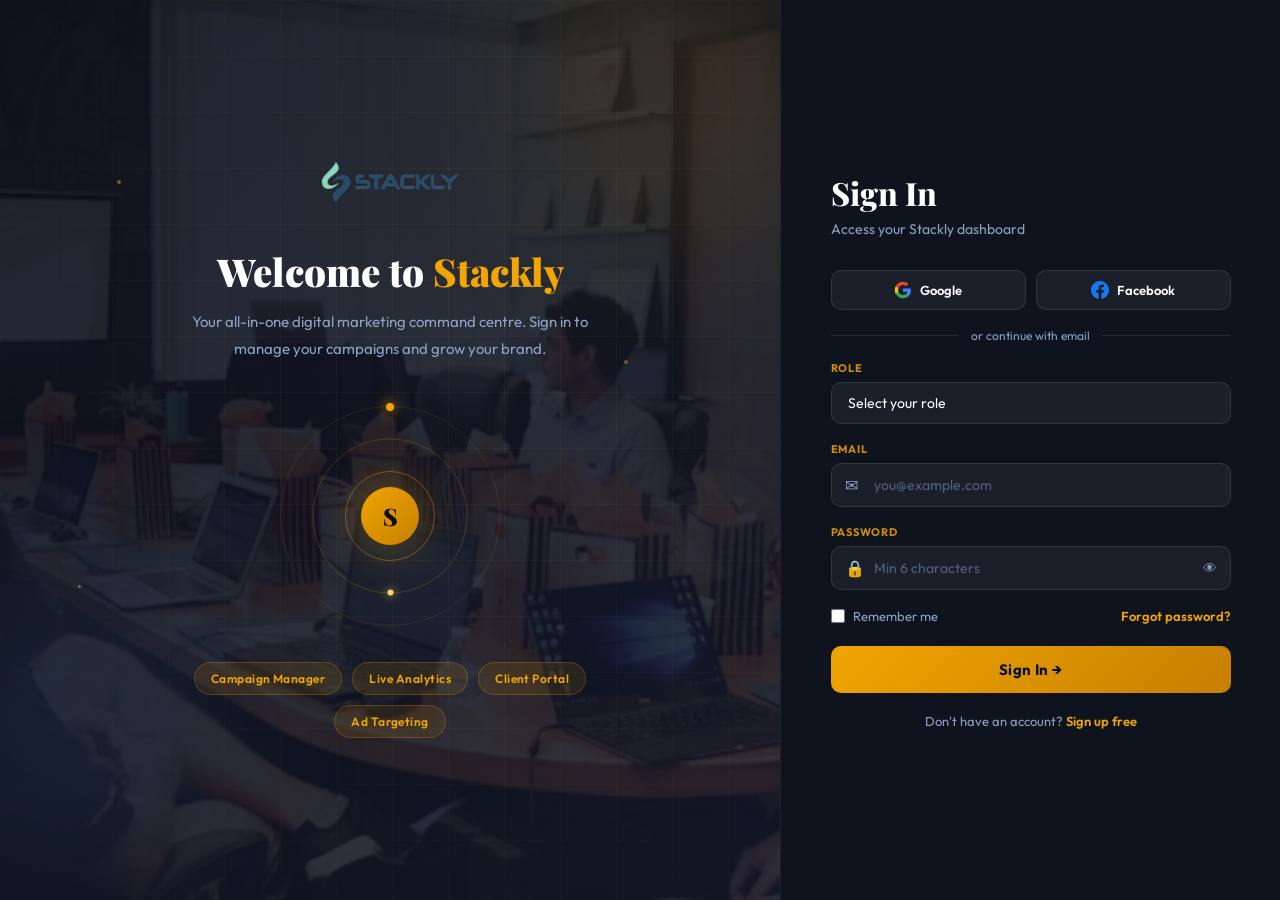
==== commit 017b5429: "Add files via upload" ====
--- a/index.html
+++ b/index.html
@@ -1,38 +1,11 @@
 <!DOCTYPE html>
 <html lang="en">
 <head>
-<meta charset="UTF-8"/>
-<meta name="viewport" content="width=device-width,initial-scale=1.0"/>
-<title>Stackly – Digital Marketing Platform</title>
-<meta http-equiv="refresh" content="0;url=login.html"/>
-<link href="https://fonts.googleapis.com/css2?family=Outfit:wght@400;600&display=swap" rel="stylesheet"/>
-<style>
-  :root{--gold:#F0A500;--ink:#0A0E1A;}
-  *{margin:0;padding:0;box-sizing:border-box;}
-  body{
-    font-family:'Outfit',sans-serif;
-    background:var(--ink);color:#fff;
-    min-height:100vh;
-    display:flex;align-items:center;justify-content:center;
-  }
-  .wrap{text-align:center;}
-  .spinner{
-    width:36px;height:36px;border-radius:50%;
-    border:3px solid rgba(240,165,0,0.2);
-    border-top-color:var(--gold);
-    animation:spin .8s linear infinite;
-    margin:0 auto 16px;
-  }
-  @keyframes spin{to{transform:rotate(360deg)}}
-  p{font-size:14px;color:rgba(255,255,255,0.4);}
-  a{color:var(--gold);text-decoration:none;}
-</style>
+  <meta charset="UTF-8">
+  <meta http-equiv="refresh" content="0; url=login.html">
+  <title>Stackly – Digital Marketing Platform</title>
 </head>
 <body>
-<div class="wrap">
-  <div class="spinner"></div>
-  <p>Redirecting… <a href="login.html">Click here</a> if not redirected.</p>
-</div>
-<script>window.location.replace('login.html');</script>
+  <p>Redirecting to <a href="login.html">Sign In</a>...</p>
 </body>
 </html>
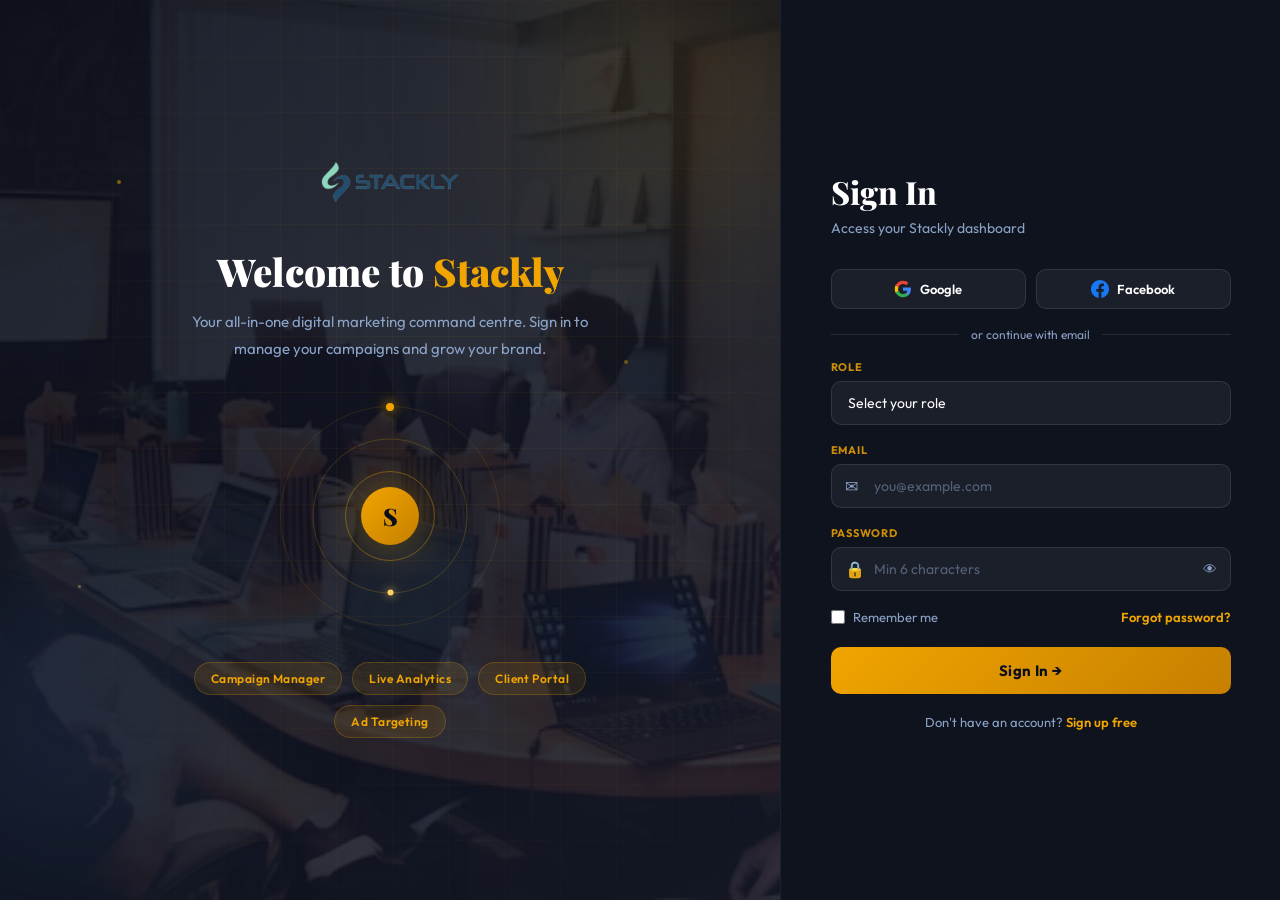
==== commit c43150c7: "Add files via upload" ====
--- a/index.html
+++ b/index.html
@@ -1,11 +1,420 @@
 <!DOCTYPE html>
 <html lang="en">
 <head>
-  <meta charset="UTF-8">
-  <meta http-equiv="refresh" content="0; url=login.html">
-  <title>Stackly – Digital Marketing Platform</title>
+<meta charset="UTF-8"/>
+<meta name="viewport" content="width=device-width, initial-scale=1.0"/>
+<title>Sign In – Stackly</title>
+<link href="https://fonts.googleapis.com/css2?family=Playfair+Display:wght@700;800;900&family=Outfit:wght@300;400;500;600;700&display=swap" rel="stylesheet"/>
+<style>
+:root{
+  --gold:#F0A500;--gold-light:#FFD166;--gold-dark:#C67F00;
+  --ink:#0A0E1A;--ink-mid:#131929;--ink-light:#1E2D45;
+  --slate:#2A3F5F;--smoke:#8BA3C7;--mist:#C4D4E8;
+  --white:#FFFFFF;--error:#FF5C5C;--success:#4ECB71;
+  --border:rgba(255,255,255,0.1);--input-bg:rgba(255,255,255,0.05);
+}
+*{margin:0;padding:0;box-sizing:border-box;}
+html,body{width:100%;overflow-x:hidden;}
+body{
+  font-family:'Outfit',sans-serif;background:var(--ink);
+  color:var(--white);min-height:100vh;
+  display:flex;align-items:stretch;
+}
+.split{display:flex;width:100%;min-height:100vh;}
+
+
+.left-panel{
+  flex:1;display:flex;align-items:center;justify-content:center;
+  padding:60px 48px;position:relative;overflow:hidden;
+}
+
+
+.left-bg-img{
+  position:absolute;inset:0;z-index:0;
+  background:url('./assets/Meeting.webp') center/cover no-repeat;
+}
+.left-bg-overlay{
+  position:absolute;inset:0;z-index:1;
+  background:
+    linear-gradient(135deg,rgba(10,14,26,0.92) 0%,rgba(19,25,41,0.85) 100%),
+    radial-gradient(ellipse 70% 60% at 80% 20%,rgba(240,165,0,0.2) 0%,transparent 65%),
+    radial-gradient(ellipse 50% 60% at 0% 90%,rgba(42,63,95,0.5) 0%,transparent 60%);
+}
+.left-grid{
+  position:absolute;inset:0;z-index:2;
+  background-image:linear-gradient(rgba(240,165,0,0.06) 1px,transparent 1px),
+                   linear-gradient(90deg,rgba(240,165,0,0.06) 1px,transparent 1px);
+  background-size:56px 56px;
+  mask-image:radial-gradient(ellipse 80% 90% at 60% 40%,black 0%,transparent 100%);
+}
+.blob{position:absolute;border-radius:50%;filter:blur(80px);z-index:2;animation:drift 8s ease-in-out infinite alternate;}
+.b1{width:320px;height:320px;background:rgba(240,165,0,0.1);top:-80px;right:-60px;}
+.b2{width:260px;height:260px;background:rgba(42,63,95,0.35);bottom:60px;left:-60px;animation-delay:3s;}
+@keyframes drift{from{transform:translateY(0)}to{transform:translateY(28px)}}
+
+
+.particle{position:absolute;border-radius:50%;z-index:3;animation:particleFloat linear infinite;pointer-events:none;}
+.pt1{width:4px;height:4px;background:var(--gold);top:20%;left:15%;opacity:.5;animation-duration:14s;}
+.pt2{width:3px;height:3px;background:var(--gold-light);top:65%;left:10%;opacity:.4;animation-duration:18s;animation-delay:-5s;}
+.pt3{width:4px;height:4px;background:var(--gold);top:40%;left:80%;opacity:.4;animation-duration:12s;animation-delay:-3s;}
+@keyframes particleFloat{0%{transform:translateY(0)}100%{transform:translateY(-100vh)}}
+
+.left-content{position:relative;z-index:4;text-align:center;max-width:440px;width:100%;}
+.left-logo{margin-bottom:44px;}
+.left-logo img{height:40px;}
+.left-content h2{
+  font-family:'Playfair Display',serif;
+  font-size:clamp(1.9rem,3vw,2.8rem);font-weight:900;line-height:1.12;
+  margin-bottom:16px;
+}
+.left-content h2 em{color:var(--gold);font-style:normal;}
+.left-content>p{color:var(--smoke);font-size:15px;line-height:1.75;margin-bottom:44px;}
+
+
+.rings{position:relative;width:220px;height:220px;margin:0 auto 36px;}
+.ring{
+  position:absolute;border-radius:50%;
+  top:50%;left:50%;transform:translate(-50%,-50%);
+  border:1px solid rgba(240,165,0,0.15);
+  animation:spin linear infinite;
+}
+.ring1{width:220px;height:220px;animation-duration:18s;border-color:rgba(240,165,0,0.12);}
+.ring2{width:155px;height:155px;animation-duration:11s;border-color:rgba(240,165,0,0.22);}
+.ring3{width:90px;height:90px;animation-duration:6s;border-color:rgba(240,165,0,0.38);}
+.ring-dot{
+  position:absolute;width:8px;height:8px;border-radius:50%;
+  background:var(--gold);top:0;left:50%;margin-left:-4px;margin-top:-4px;
+  box-shadow:0 0 12px var(--gold),0 0 24px rgba(240,165,0,0.4);
+}
+.ring-dot2{
+  position:absolute;width:6px;height:6px;border-radius:50%;
+  background:var(--gold-light);bottom:0;left:50%;margin-left:-3px;margin-bottom:-3px;
+  box-shadow:0 0 10px var(--gold-light);
+}
+.ring-center{
+  position:absolute;top:50%;left:50%;transform:translate(-50%,-50%);
+  width:58px;height:58px;border-radius:50%;
+  background:linear-gradient(135deg,var(--gold),var(--gold-dark));
+  display:flex;align-items:center;justify-content:center;
+  font-size:24px;font-weight:900;
+  font-family:'Playfair Display',serif;color:var(--ink);
+  box-shadow:0 0 40px rgba(240,165,0,0.35),0 0 80px rgba(240,165,0,0.15);
+}
+@keyframes spin{from{transform:translate(-50%,-50%) rotate(0deg)}to{transform:translate(-50%,-50%) rotate(360deg)}}
+
+.feature-pills{display:flex;flex-wrap:wrap;gap:10px;justify-content:center;}
+.pill{
+  padding:8px 16px;border-radius:999px;font-size:12px;font-weight:600;
+  background:rgba(240,165,0,0.1);border:1px solid rgba(240,165,0,0.22);
+  color:var(--gold);letter-spacing:.04em;transition:.25s;
+}
+.pill:hover{background:rgba(240,165,0,0.18);transform:translateY(-2px);}
+
+
+.right-panel{
+  width:500px;min-width:0;display:flex;align-items:center;justify-content:center;
+  padding:48px 44px;
+  background:rgba(255,255,255,0.02);
+  border-left:1px solid rgba(255,255,255,0.06);
+  overflow-y:auto;
+}
+.form-box{width:100%;max-width:400px;animation:slideIn .6s ease both;}
+@keyframes slideIn{from{opacity:0;transform:translateX(24px)}to{opacity:1;transform:none}}
+
+.form-header{margin-bottom:32px;}
+.form-header h3{
+  font-family:'Playfair Display',serif;font-size:2rem;font-weight:800;margin-bottom:6px;
+}
+.form-header p{color:var(--smoke);font-size:14px;}
+
+
+.social-btns{display:flex;gap:10px;margin-bottom:18px;}
+.social-btn{
+  flex:1;padding:10px;display:flex;align-items:center;justify-content:center;gap:8px;
+  background:var(--input-bg);border:1.5px solid var(--border);border-radius:10px;
+  color:var(--white);font-size:13px;font-weight:600;cursor:pointer;
+  text-decoration:none;transition:all .25s;font-family:'Outfit',sans-serif;
+}
+.social-btn:hover{border-color:var(--gold);background:rgba(240,165,0,0.06);}
+.divider{display:flex;align-items:center;gap:12px;margin:18px 0;color:var(--smoke);font-size:12px;}
+.divider::before,.divider::after{content:'';flex:1;height:1px;background:var(--border);}
+
+
+.form-group{margin-bottom:18px;position:relative;}
+.form-group label{
+  display:block;font-size:11px;font-weight:700;letter-spacing:.07em;
+  color:rgba(240,165,0,0.85);margin-bottom:7px;text-transform:uppercase;
+}
+.form-group select,.form-group input{
+  width:100%;padding:12px 16px;
+  background:var(--input-bg);border:1.5px solid var(--border);
+  border-radius:10px;color:var(--white);
+  font-family:'Outfit',sans-serif;font-size:14px;
+  outline:none;transition:border .25s,box-shadow .25s;
+  -webkit-appearance:none;appearance:none;
+}
+.form-group select option{background:var(--ink);color:var(--white);}
+.form-group input::placeholder{color:rgba(139,163,199,.5);}
+.form-group input:focus,.form-group select:focus{
+  border-color:var(--gold);
+  box-shadow:0 0 0 3px rgba(240,165,0,0.12);
+}
+.input-icon{position:relative;}
+.input-icon input{padding-left:42px;}
+.input-icon .icon{
+  position:absolute;left:14px;top:50%;transform:translateY(-50%);
+  font-size:16px;color:var(--smoke);pointer-events:none;
+}
+.pw-toggle{
+  position:absolute;right:14px;top:50%;transform:translateY(-50%);
+  background:none;border:none;color:var(--smoke);cursor:pointer;font-size:14px;padding:0;
+  transition:color .2s;
+}
+.pw-toggle:hover{color:var(--gold);}
+
+.form-row{display:flex;justify-content:space-between;align-items:center;margin-bottom:22px;flex-wrap:wrap;gap:8px;}
+.form-row label{display:flex;align-items:center;gap:8px;font-size:13px;color:var(--smoke);cursor:pointer;}
+.form-row input[type=checkbox]{accent-color:var(--gold);width:14px;height:14px;}
+.form-row a{font-size:13px;color:var(--gold);text-decoration:none;font-weight:600;}
+.form-row a:hover{text-decoration:underline;}
+
+.btn-submit{
+  width:100%;padding:14px;
+  background:linear-gradient(135deg,var(--gold),var(--gold-dark));
+  color:var(--ink);border:none;border-radius:10px;
+  font-family:'Outfit',sans-serif;font-size:15px;font-weight:700;
+  cursor:pointer;transition:all .3s;letter-spacing:.02em;
+  position:relative;overflow:hidden;
+}
+.btn-submit::after{
+  content:'';position:absolute;inset:0;
+  background:linear-gradient(135deg,transparent,rgba(255,255,255,0.18),transparent);
+  transform:translateX(-100%);transition:.5s;
+}
+.btn-submit:hover::after{transform:translateX(100%);}
+.btn-submit:hover{transform:translateY(-2px);box-shadow:0 12px 36px rgba(240,165,0,0.4);}
+
+.footer-link{text-align:center;font-size:13px;color:var(--smoke);margin-top:20px;}
+.footer-link a{color:var(--gold);text-decoration:none;font-weight:600;}
+.footer-link a:hover{text-decoration:underline;}
+
+.error-msg{display:none;color:var(--error);font-size:12px;margin-top:5px;}
+.error-msg.show{display:block;}
+.field-error input,.field-error select{border-color:var(--error)!important;}
+
+
+.alert-banner{
+  display:none;
+  margin-bottom:18px;
+  padding:14px 16px;
+  border-radius:10px;
+  border:1.5px solid rgba(255,92,92,0.35);
+  background:rgba(255,92,92,0.07);
+}
+.alert-banner.show{display:flex;align-items:flex-start;gap:12px;animation:fadeSlide .35s ease both;}
+.alert-icon{font-size:18px;flex-shrink:0;margin-top:1px;}
+.alert-title{font-size:13px;font-weight:700;color:#FF5C5C;margin-bottom:3px;}
+.alert-desc{font-size:12px;color:var(--smoke);line-height:1.6;}
+.alert-desc a{color:var(--gold);font-weight:600;text-decoration:none;}
+.alert-desc a:hover{text-decoration:underline;}
+@keyframes fadeSlide{from{opacity:0;transform:translateY(-6px)}to{opacity:1;transform:none}}
+
+
+@media(max-width:900px){
+  .left-panel{display:none;}
+  .right-panel{width:100%;border-left:none;padding:40px 28px;}
+}
+@media(max-width:480px){
+  .right-panel{padding:32px 20px;}
+  .social-btns{flex-direction:column;}
+}
+</style>
 </head>
 <body>
-  <p>Redirecting to <a href="login.html">Sign In</a>...</p>
+<div class="split">
+  
+  <div class="left-panel">
+    <div class="left-bg-img"></div>
+    <div class="left-bg-overlay"></div>
+    <div class="left-grid"></div>
+    <div class="blob b1"></div>
+    <div class="blob b2"></div>
+    <div class="particle pt1"></div>
+    <div class="particle pt2"></div>
+    <div class="particle pt3"></div>
+    <div class="left-content">
+      <div class="left-logo"><a href="index.html"><img src="./assets/logo.webp" alt="Stackly"/></a></div>
+      <h2>Welcome to <em>Stackly</em></h2>
+      <p>Your all-in-one digital marketing command centre. Sign in to manage your campaigns and grow your brand.</p>
+      <div class="rings">
+        <div class="ring ring1"><div class="ring-dot"></div></div>
+        <div class="ring ring2"><div class="ring-dot2"></div></div>
+        <div class="ring ring3"></div>
+        <div class="ring-center">S</div>
+      </div>
+      <div class="feature-pills">
+        <span class="pill">Campaign Manager</span>
+        <span class="pill">Live Analytics</span>
+        <span class="pill">Client Portal</span>
+        <span class="pill">Ad Targeting</span>
+      </div>
+    </div>
+  </div>
+
+  
+  <div class="right-panel">
+    <div class="form-box">
+      <div class="form-header">
+        <h3>Sign In</h3>
+        <p>Access your Stackly dashboard</p>
+      </div>
+
+      <div class="social-btns">
+        <a href="404.html" class="social-btn">
+          <svg width="18" height="18" viewBox="0 0 24 24" fill="none"><path d="M22.56 12.25c0-.78-.07-1.53-.2-2.25H12v4.26h5.92c-.26 1.37-1.04 2.53-2.21 3.31v2.77h3.57c2.08-1.92 3.28-4.74 3.28-8.09z" fill="#4285F4"/><path d="M12 23c2.97 0 5.46-.98 7.28-2.66l-3.57-2.77c-.98.66-2.23 1.06-3.71 1.06-2.86 0-5.29-1.93-6.16-4.53H2.18v2.84C3.99 20.53 7.7 23 12 23z" fill="#34A853"/><path d="M5.84 14.09c-.22-.66-.35-1.36-.35-2.09s.13-1.43.35-2.09V7.07H2.18C1.43 8.55 1 10.22 1 12s.43 3.45 1.18 4.93l3.66-2.84z" fill="#FBBC05"/><path d="M12 5.38c1.62 0 3.06.56 4.21 1.64l3.15-3.15C17.45 2.09 14.97 1 12 1 7.7 1 3.99 3.47 2.18 7.07l3.66 2.84c.87-2.6 3.3-4.53 6.16-4.53z" fill="#EA4335"/></svg>
+          Google
+        </a>
+        <a href="404.html" class="social-btn">
+          <svg width="18" height="18" viewBox="0 0 24 24" fill="#1877F2"><path d="M24 12.073C24 5.405 18.627 0 12 0S0 5.405 0 12.073C0 18.1 4.388 23.094 10.125 24v-8.437H7.078v-3.49h3.047V9.41c0-3.025 1.79-4.697 4.533-4.697 1.312 0 2.686.236 2.686.236v2.97h-1.513c-1.491 0-1.956.93-1.956 1.886v2.268h3.328l-.532 3.49h-2.796V24C19.612 23.094 24 18.1 24 12.073z"/></svg>
+          Facebook
+        </a>
+      </div>
+      <div class="divider">or continue with email</div>
+
+      <div id="loginForm">
+        
+        <div class="alert-banner" id="alert-not-registered">
+          <div class="alert-icon">⚠️</div>
+          <div class="alert-body">
+            <div class="alert-title">Account not found</div>
+            <div class="alert-desc">
+              No account is registered with this email address.<br>
+              <a href="signup.html">Create a free account →</a>
+            </div>
+          </div>
+        </div>
+
+        
+        <div class="alert-banner" id="alert-wrong-password">
+          <div class="alert-icon">🔒</div>
+          <div class="alert-body">
+            <div class="alert-title">Incorrect password</div>
+            <div class="alert-desc">
+              The password you entered doesn't match our records.<br>
+              <a href="404.html">Forgot your password?</a>
+            </div>
+          </div>
+        </div>
+        <div class="form-group" id="grp-role">
+          <label>Role</label>
+          <select id="role">
+            <option value="">Select your role</option>
+            <option value="admin">Admin</option>
+            <option value="client">Client</option>
+          </select>
+          <div class="error-msg" id="err-role">Please select a role.</div>
+        </div>
+
+        <div class="form-group" id="grp-email">
+          <label>Email</label>
+          <div class="input-icon">
+            <span class="icon">✉</span>
+            <input type="email" id="email" placeholder="you@example.com"/>
+          </div>
+          <div class="error-msg" id="err-email">Enter a valid email address.</div>
+        </div>
+
+        <div class="form-group" id="grp-password">
+          <label>Password</label>
+          <div class="input-icon" style="position:relative;">
+            <span class="icon">🔒</span>
+            <input type="password" id="password" placeholder="Min 6 characters" style="padding-right:44px;"/>
+            <button class="pw-toggle" type="button" onclick="togglePw('password',this)">👁</button>
+          </div>
+          <div class="error-msg" id="err-password">Password must be at least 6 characters.</div>
+        </div>
+
+        <div class="form-row">
+          <label><input type="checkbox" id="remember"/> Remember me</label>
+          <a href="404.html">Forgot password?</a>
+        </div>
+
+        <button class="btn-submit" onclick="handleLogin()">Sign In →</button>
+      </div>
+
+      <div class="footer-link">
+        Don't have an account? <a href="signup.html">Sign up free</a>
+      </div>
+    </div>
+  </div>
+</div>
+
+<script>
+function togglePw(id,btn){
+  const inp=document.getElementById(id);
+  if(inp.type==='password'){inp.type='text';btn.textContent='🙈';}
+  else{inp.type='password';btn.textContent='👁';}
+}
+function hideAlerts(){
+  document.getElementById('alert-not-registered').classList.remove('show');
+  document.getElementById('alert-wrong-password').classList.remove('show');
+}
+function handleLogin(){
+  let valid=true;
+  const role=document.getElementById('role').value;
+  const email=document.getElementById('email').value.trim();
+  const password=document.getElementById('password').value;
+
+  hideAlerts();
+  ['role','email','password'].forEach(f=>{
+    document.getElementById('grp-'+f).classList.remove('field-error');
+    document.getElementById('err-'+f).classList.remove('show');
+  });
+
+  if(!role){
+    document.getElementById('grp-role').classList.add('field-error');
+    document.getElementById('err-role').classList.add('show');
+    valid=false;
+  }
+  if(!email||!/^[^\s@]+@[^\s@]+\.[^\s@]+$/.test(email)){
+    document.getElementById('grp-email').classList.add('field-error');
+    document.getElementById('err-email').classList.add('show');
+    valid=false;
+  }
+  if(password.length<6){
+    document.getElementById('grp-password').classList.add('field-error');
+    document.getElementById('err-password').classList.add('show');
+    valid=false;
+  }
+  if(!valid) return;
+
+  const users=JSON.parse(localStorage.getItem('stackly_users')||'[]');
+
+  const emailExists = users.find(u => u.email === email);
+  if(!emailExists){
+    document.getElementById('grp-email').classList.add('field-error');
+    document.getElementById('alert-not-registered').classList.add('show');
+    return;
+  }
+
+  const userWithPassword = users.find(u => u.email === email && u.password === password);
+  if(!userWithPassword){
+    document.getElementById('grp-password').classList.add('field-error');
+    document.getElementById('alert-wrong-password').classList.add('show');
+    return;
+  }
+
+  if(userWithPassword.role !== role){
+    document.getElementById('grp-role').classList.add('field-error');
+    document.getElementById('err-role').textContent = 'This account is registered under a different role.';
+    document.getElementById('err-role').classList.add('show');
+    return;
+  }
+
+  localStorage.setItem('stackly_session', JSON.stringify({name:userWithPassword.name, email:userWithPassword.email, role:userWithPassword.role}));
+  if(role==='admin') window.location.href='dashboard-admin.html';
+  else window.location.href='dashboard-client.html';
+}
+</script>
 </body>
 </html>
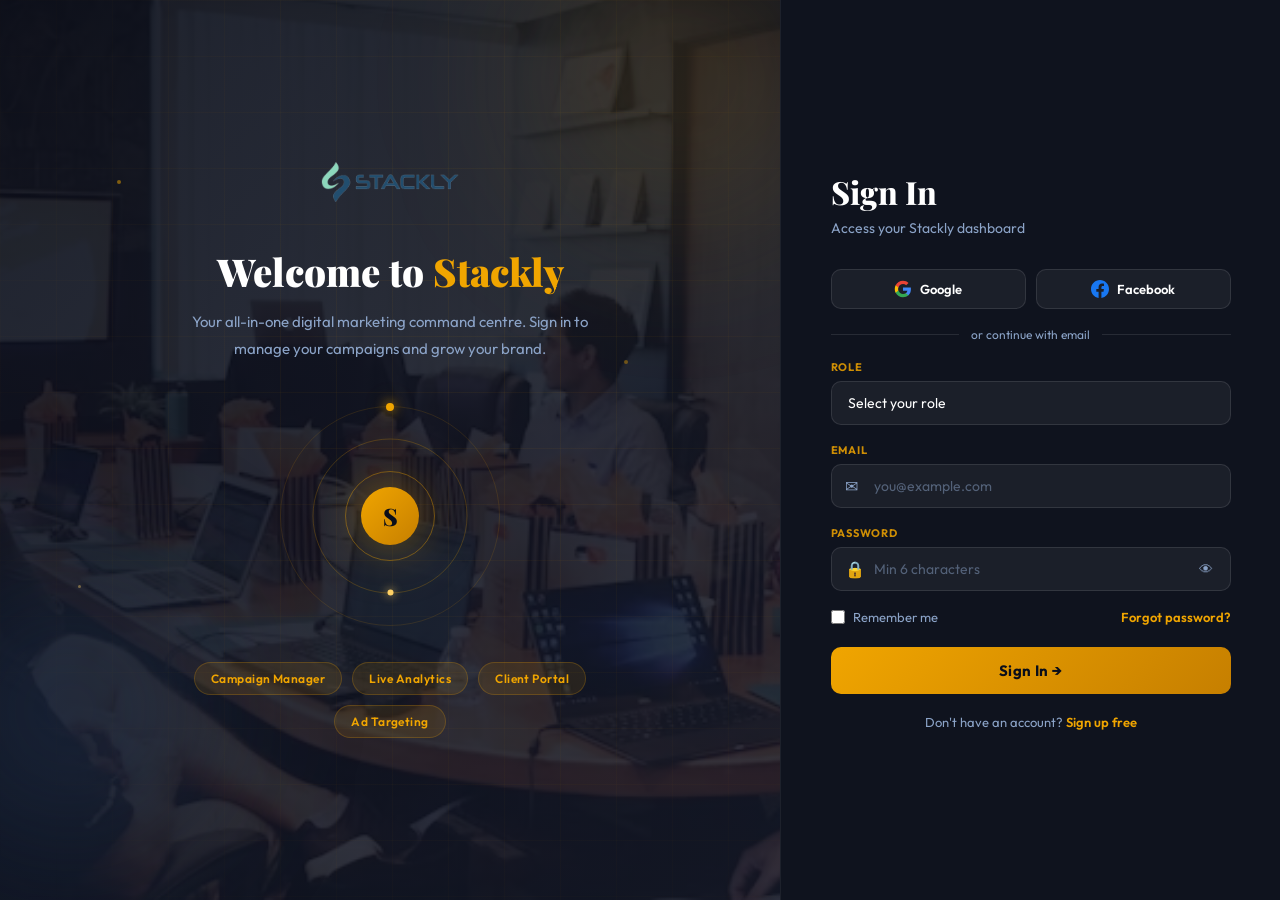
==== commit 694594e5: "Add files via upload" ====
--- a/index.html
+++ b/index.html
@@ -159,15 +159,19 @@
   border-color:var(--gold);
   box-shadow:0 0 0 3px rgba(240,165,0,0.12);
 }
-.input-icon{position:relative;}
+.input-icon{position:relative;display:block;}
 .input-icon input{padding-left:42px;}
 .input-icon .icon{
   position:absolute;left:14px;top:50%;transform:translateY(-50%);
   font-size:16px;color:var(--smoke);pointer-events:none;
+  z-index:1;line-height:1;display:flex;align-items:center;
+  width:20px;text-align:center;
 }
 .pw-toggle{
   position:absolute;right:14px;top:50%;transform:translateY(-50%);
-  background:none;border:none;color:var(--smoke);cursor:pointer;font-size:14px;padding:0;
+  background:none;border:none;color:var(--smoke);cursor:pointer;
+  font-size:14px;padding:0;z-index:1;line-height:1;
+  width:22px;text-align:center;
   transition:color .2s;
 }
 .pw-toggle:hover{color:var(--gold);}
@@ -203,36 +207,35 @@
 .field-error input,.field-error select{border-color:var(--error)!important;}
 
 
-.alert-banner{
-  display:none;
-  margin-bottom:18px;
-  padding:14px 16px;
-  border-radius:10px;
-  border:1.5px solid rgba(255,92,92,0.35);
-  background:rgba(255,92,92,0.07);
-}
-.alert-banner.show{display:flex;align-items:flex-start;gap:12px;animation:fadeSlide .35s ease both;}
-.alert-icon{font-size:18px;flex-shrink:0;margin-top:1px;}
-.alert-title{font-size:13px;font-weight:700;color:#FF5C5C;margin-bottom:3px;}
-.alert-desc{font-size:12px;color:var(--smoke);line-height:1.6;}
-.alert-desc a{color:var(--gold);font-weight:600;text-decoration:none;}
-.alert-desc a:hover{text-decoration:underline;}
-@keyframes fadeSlide{from{opacity:0;transform:translateY(-6px)}to{opacity:1;transform:none}}
-
-
 @media(max-width:900px){
   .left-panel{display:none;}
   .right-panel{width:100%;border-left:none;padding:40px 28px;}
+  .split{flex-direction:column;}
 }
 @media(max-width:480px){
   .right-panel{padding:32px 20px;}
   .social-btns{flex-direction:column;}
+  .form-box{max-width:100%;padding:0 4px;}
+  .form-header h3{font-size:1.7rem;}
+  .form-group input,.form-group select{padding:12px 14px;font-size:15px;}
+  .input-icon input{padding-left:44px;}
+  .input-icon .icon{font-size:17px;left:13px;}
+  .pw-toggle{font-size:16px;right:12px;}
+  .btn-submit{padding:14px;font-size:15px;}
+  .form-row{flex-direction:column;align-items:flex-start;gap:10px;}
+  .form-row a{align-self:flex-end;}
+}
+@media(max-width:360px){
+  .right-panel{padding:24px 16px;}
+  .form-box{padding:0;}
+  .social-btns{gap:8px;}
+  .social-btn{padding:10px 8px;font-size:12px;}
 }
 </style>
 </head>
 <body>
 <div class="split">
-  
+
   <div class="left-panel">
     <div class="left-bg-img"></div>
     <div class="left-bg-overlay"></div>
@@ -261,7 +264,7 @@
     </div>
   </div>
 
-  
+
   <div class="right-panel">
     <div class="form-box">
       <div class="form-header">
@@ -282,29 +285,6 @@
       <div class="divider">or continue with email</div>
 
       <div id="loginForm">
-        
-        <div class="alert-banner" id="alert-not-registered">
-          <div class="alert-icon">⚠️</div>
-          <div class="alert-body">
-            <div class="alert-title">Account not found</div>
-            <div class="alert-desc">
-              No account is registered with this email address.<br>
-              <a href="signup.html">Create a free account →</a>
-            </div>
-          </div>
-        </div>
-
-        
-        <div class="alert-banner" id="alert-wrong-password">
-          <div class="alert-icon">🔒</div>
-          <div class="alert-body">
-            <div class="alert-title">Incorrect password</div>
-            <div class="alert-desc">
-              The password you entered doesn't match our records.<br>
-              <a href="404.html">Forgot your password?</a>
-            </div>
-          </div>
-        </div>
         <div class="form-group" id="grp-role">
           <label>Role</label>
           <select id="role">
@@ -326,7 +306,7 @@
 
         <div class="form-group" id="grp-password">
           <label>Password</label>
-          <div class="input-icon" style="position:relative;">
+          <div class="input-icon">
             <span class="icon">🔒</span>
             <input type="password" id="password" placeholder="Min 6 characters" style="padding-right:44px;"/>
             <button class="pw-toggle" type="button" onclick="togglePw('password',this)">👁</button>
@@ -355,17 +335,14 @@
   if(inp.type==='password'){inp.type='text';btn.textContent='🙈';}
   else{inp.type='password';btn.textContent='👁';}
 }
-function hideAlerts(){
-  document.getElementById('alert-not-registered').classList.remove('show');
-  document.getElementById('alert-wrong-password').classList.remove('show');
-}
+
 function handleLogin(){
   let valid=true;
   const role=document.getElementById('role').value;
   const email=document.getElementById('email').value.trim();
   const password=document.getElementById('password').value;
 
-  hideAlerts();
+  // Reset all field errors and messages
   ['role','email','password'].forEach(f=>{
     document.getElementById('grp-'+f).classList.remove('field-error');
     document.getElementById('err-'+f).classList.remove('show');
@@ -388,30 +365,8 @@
   }
   if(!valid) return;
 
-  const users=JSON.parse(localStorage.getItem('stackly_users')||'[]');
-
-  const emailExists = users.find(u => u.email === email);
-  if(!emailExists){
-    document.getElementById('grp-email').classList.add('field-error');
-    document.getElementById('alert-not-registered').classList.add('show');
-    return;
-  }
-
-  const userWithPassword = users.find(u => u.email === email && u.password === password);
-  if(!userWithPassword){
-    document.getElementById('grp-password').classList.add('field-error');
-    document.getElementById('alert-wrong-password').classList.add('show');
-    return;
-  }
-
-  if(userWithPassword.role !== role){
-    document.getElementById('grp-role').classList.add('field-error');
-    document.getElementById('err-role').textContent = 'This account is registered under a different role.';
-    document.getElementById('err-role').classList.add('show');
-    return;
-  }
-
-  localStorage.setItem('stackly_session', JSON.stringify({name:userWithPassword.name, email:userWithPassword.email, role:userWithPassword.role}));
+  // Store session and redirect based on role
+  localStorage.setItem('stackly_session', JSON.stringify({name: email.split('@')[0], email: email, role: role}));
   if(role==='admin') window.location.href='dashboard-admin.html';
   else window.location.href='dashboard-client.html';
 }
